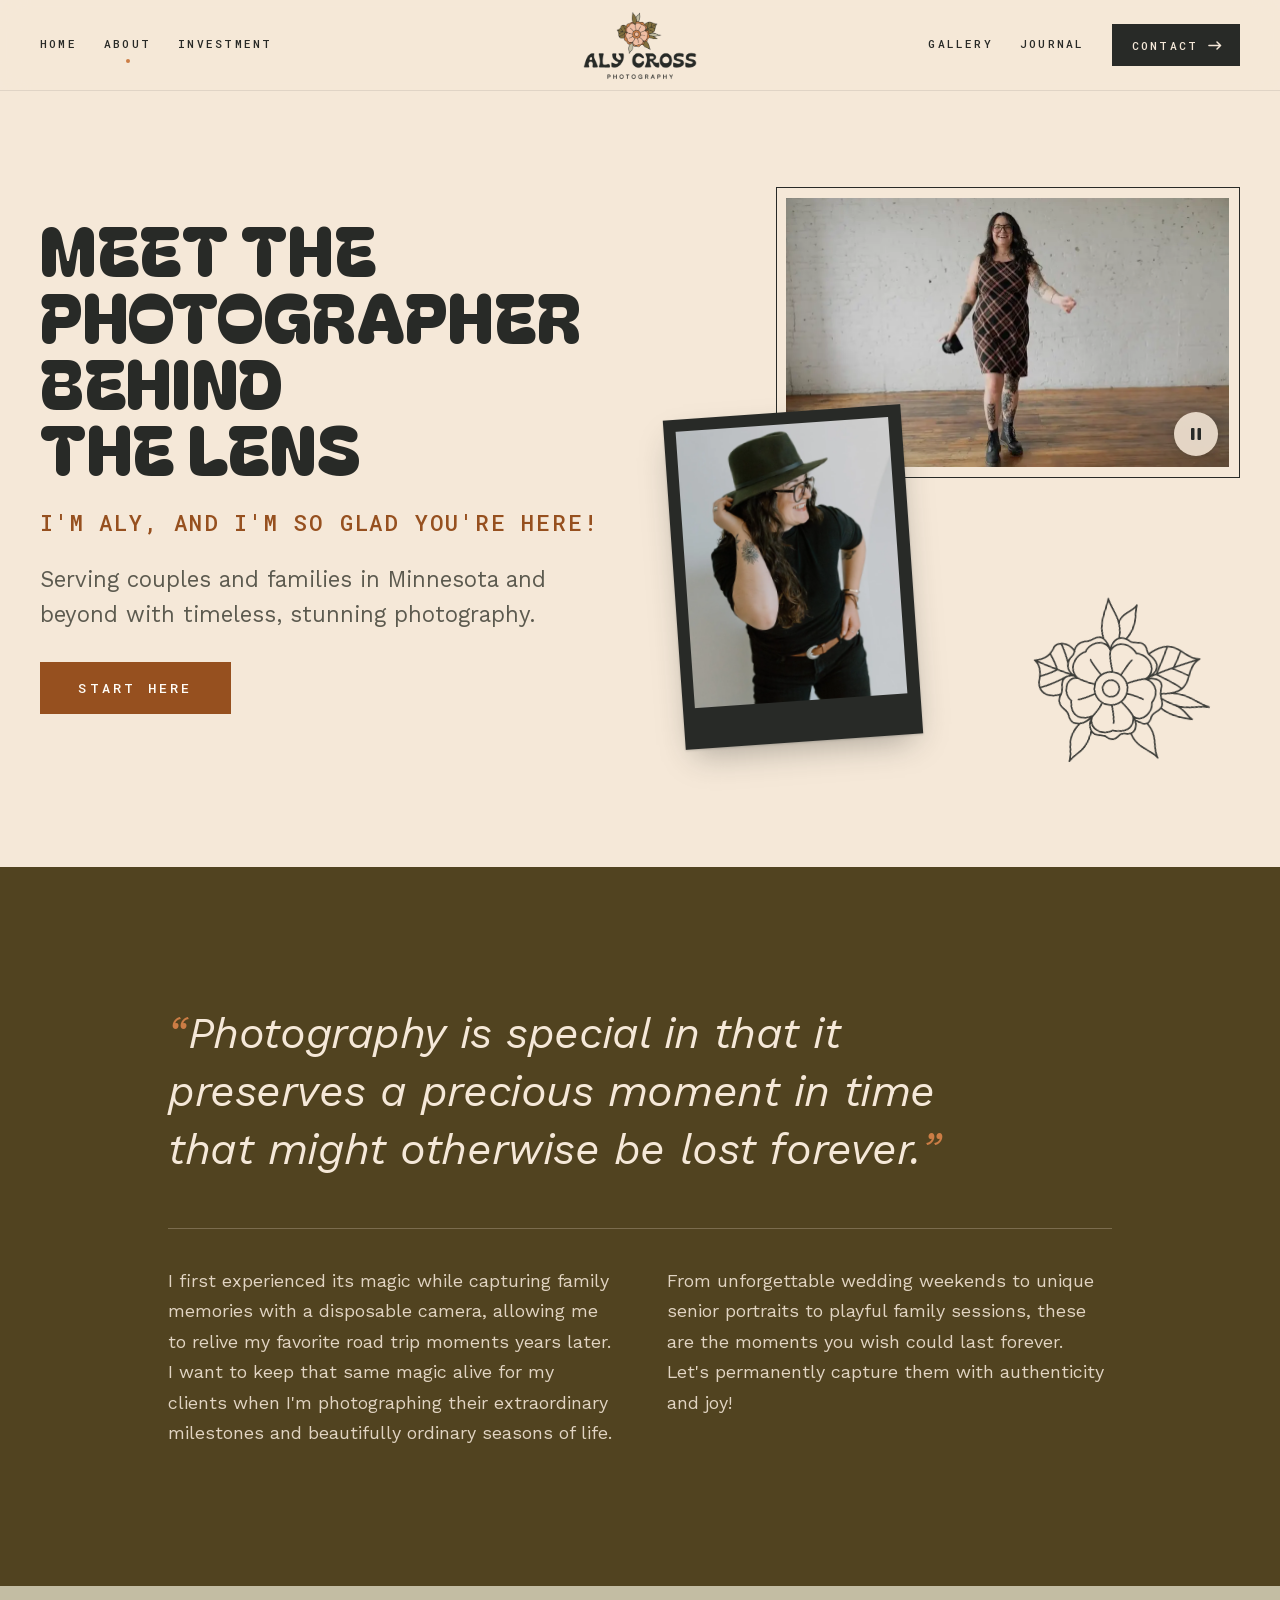
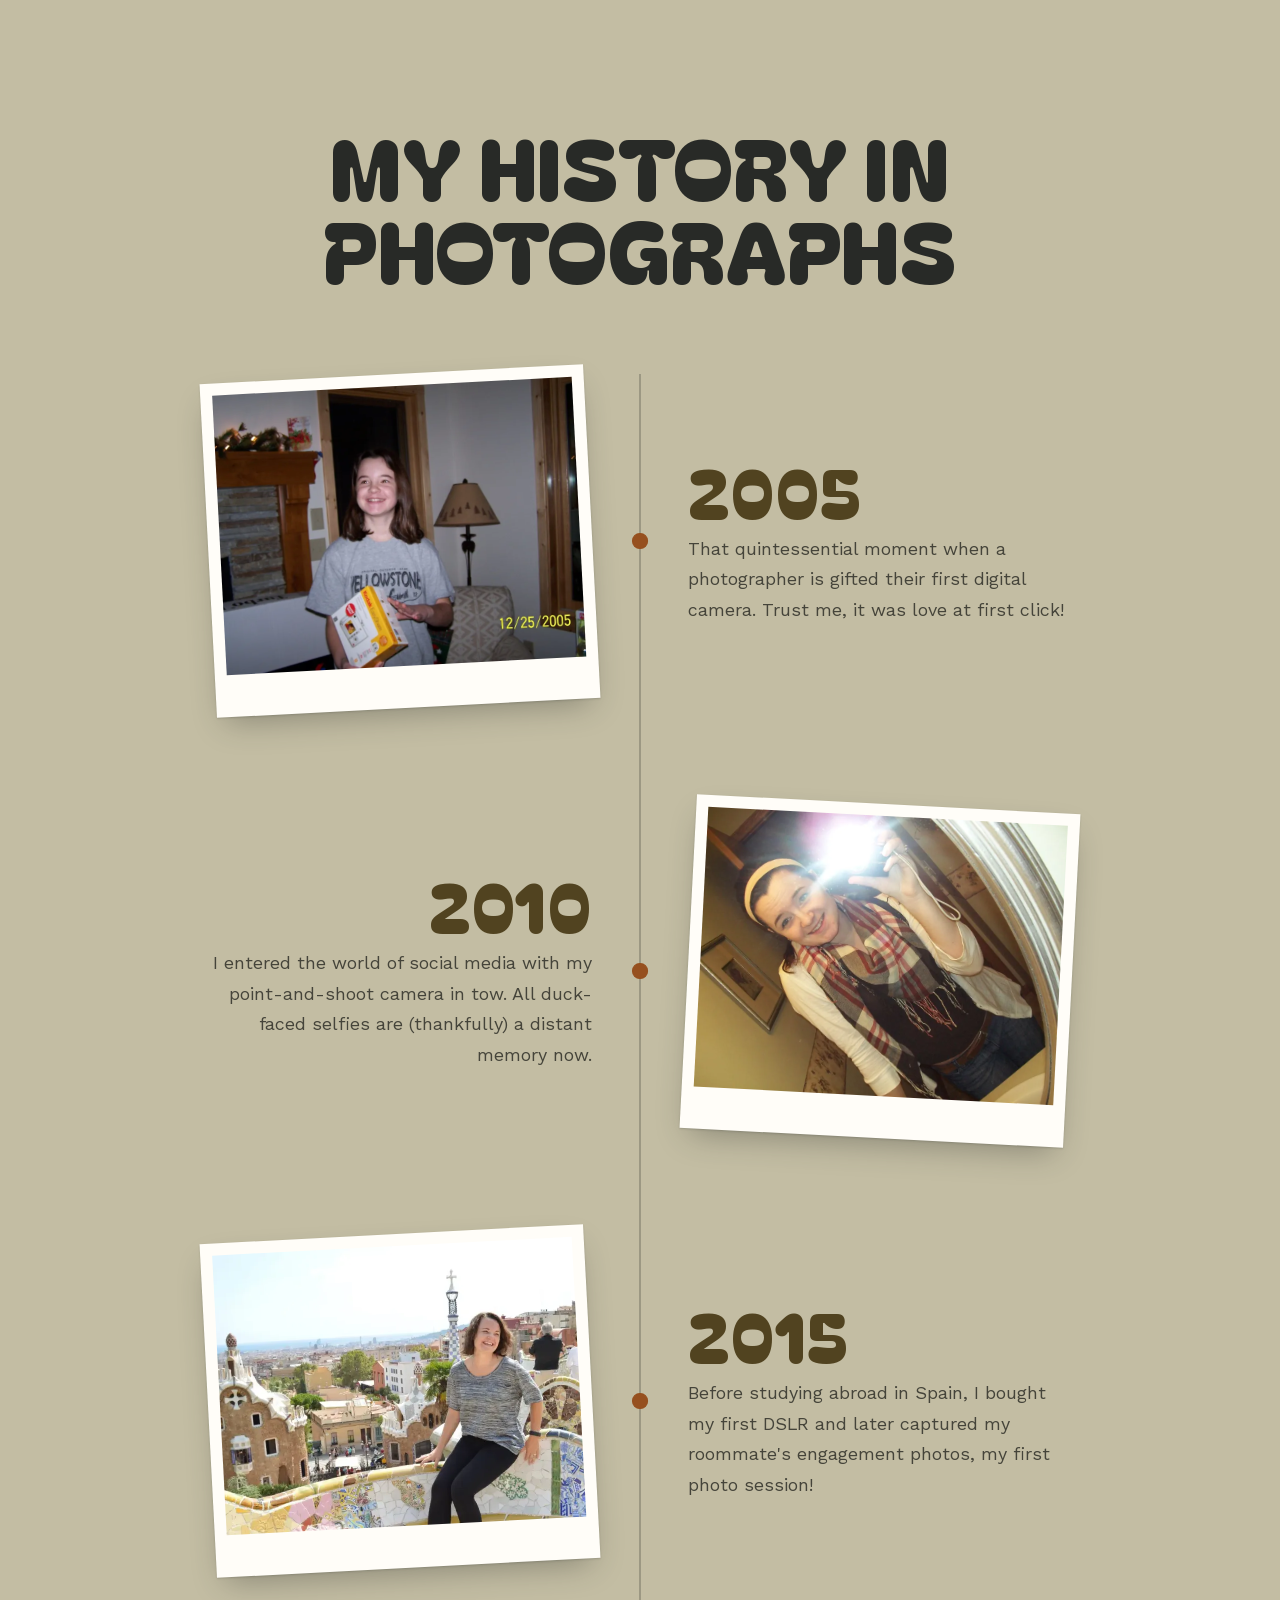
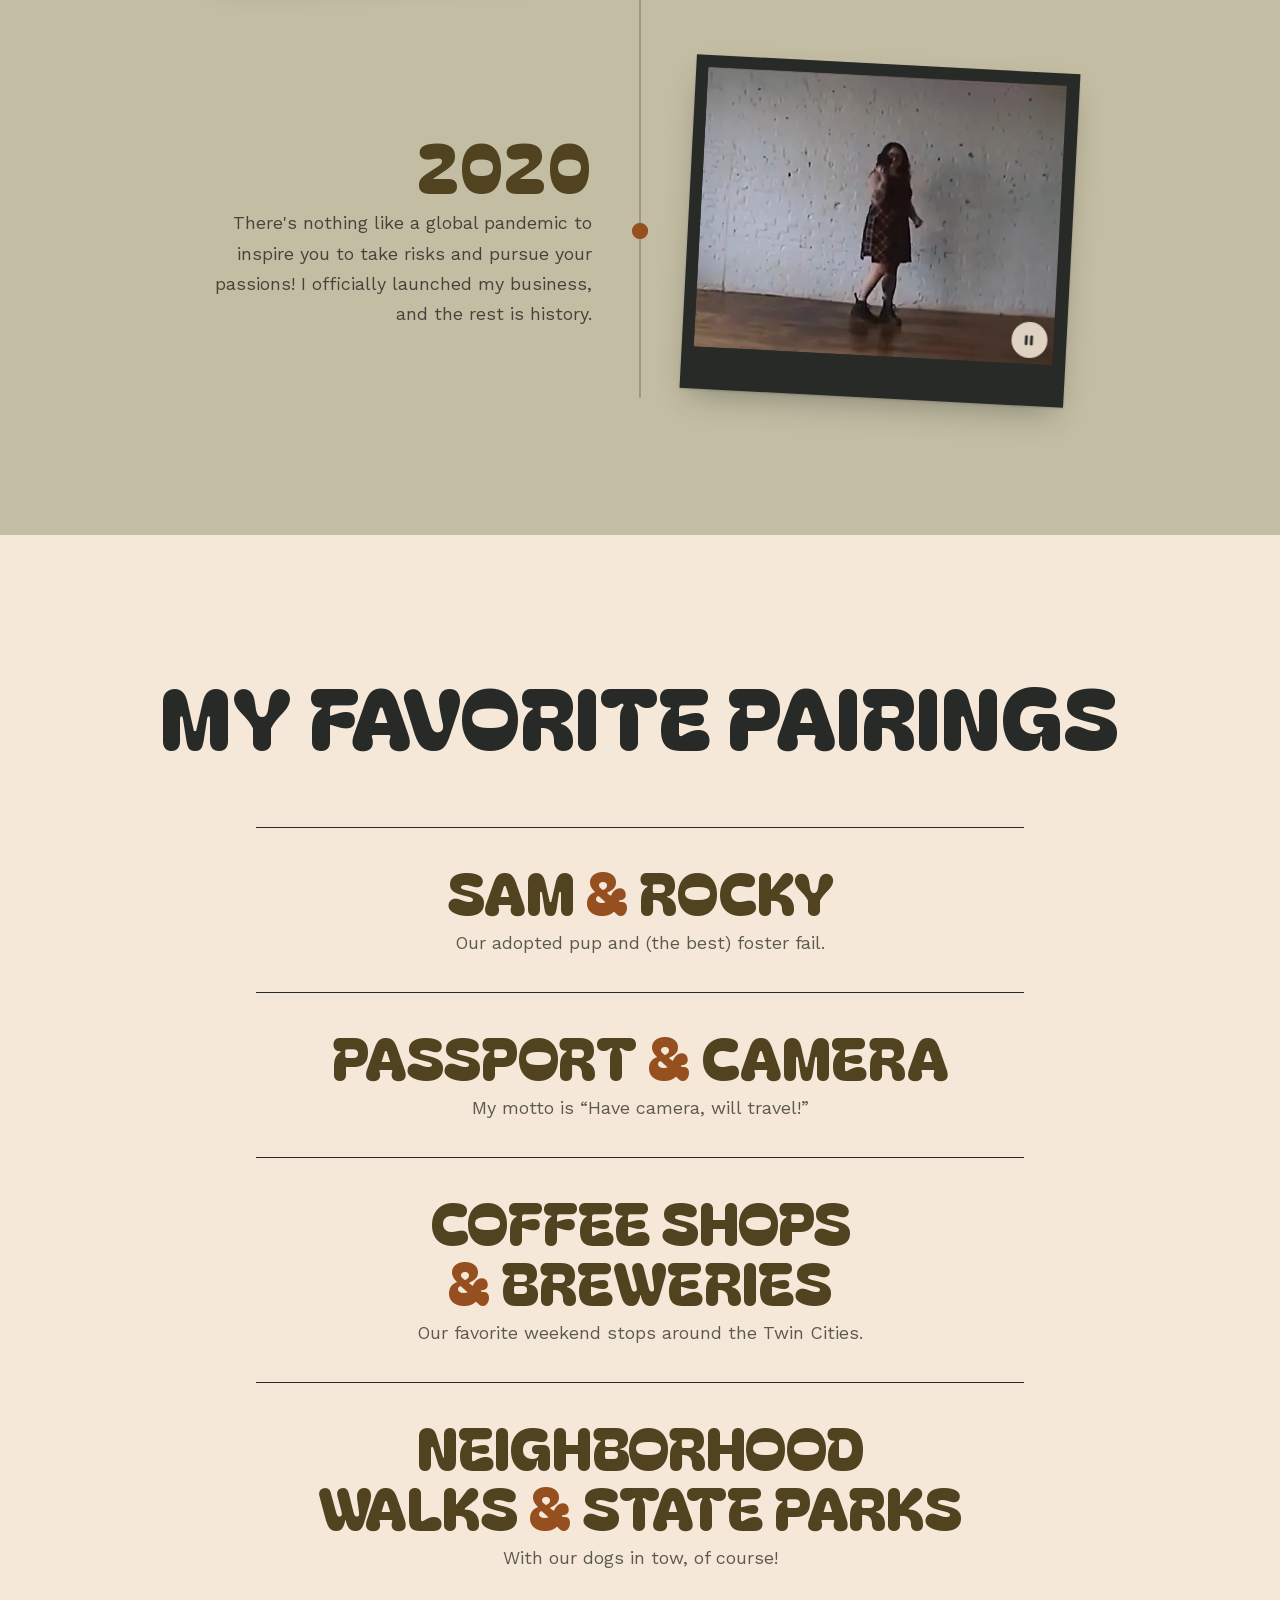
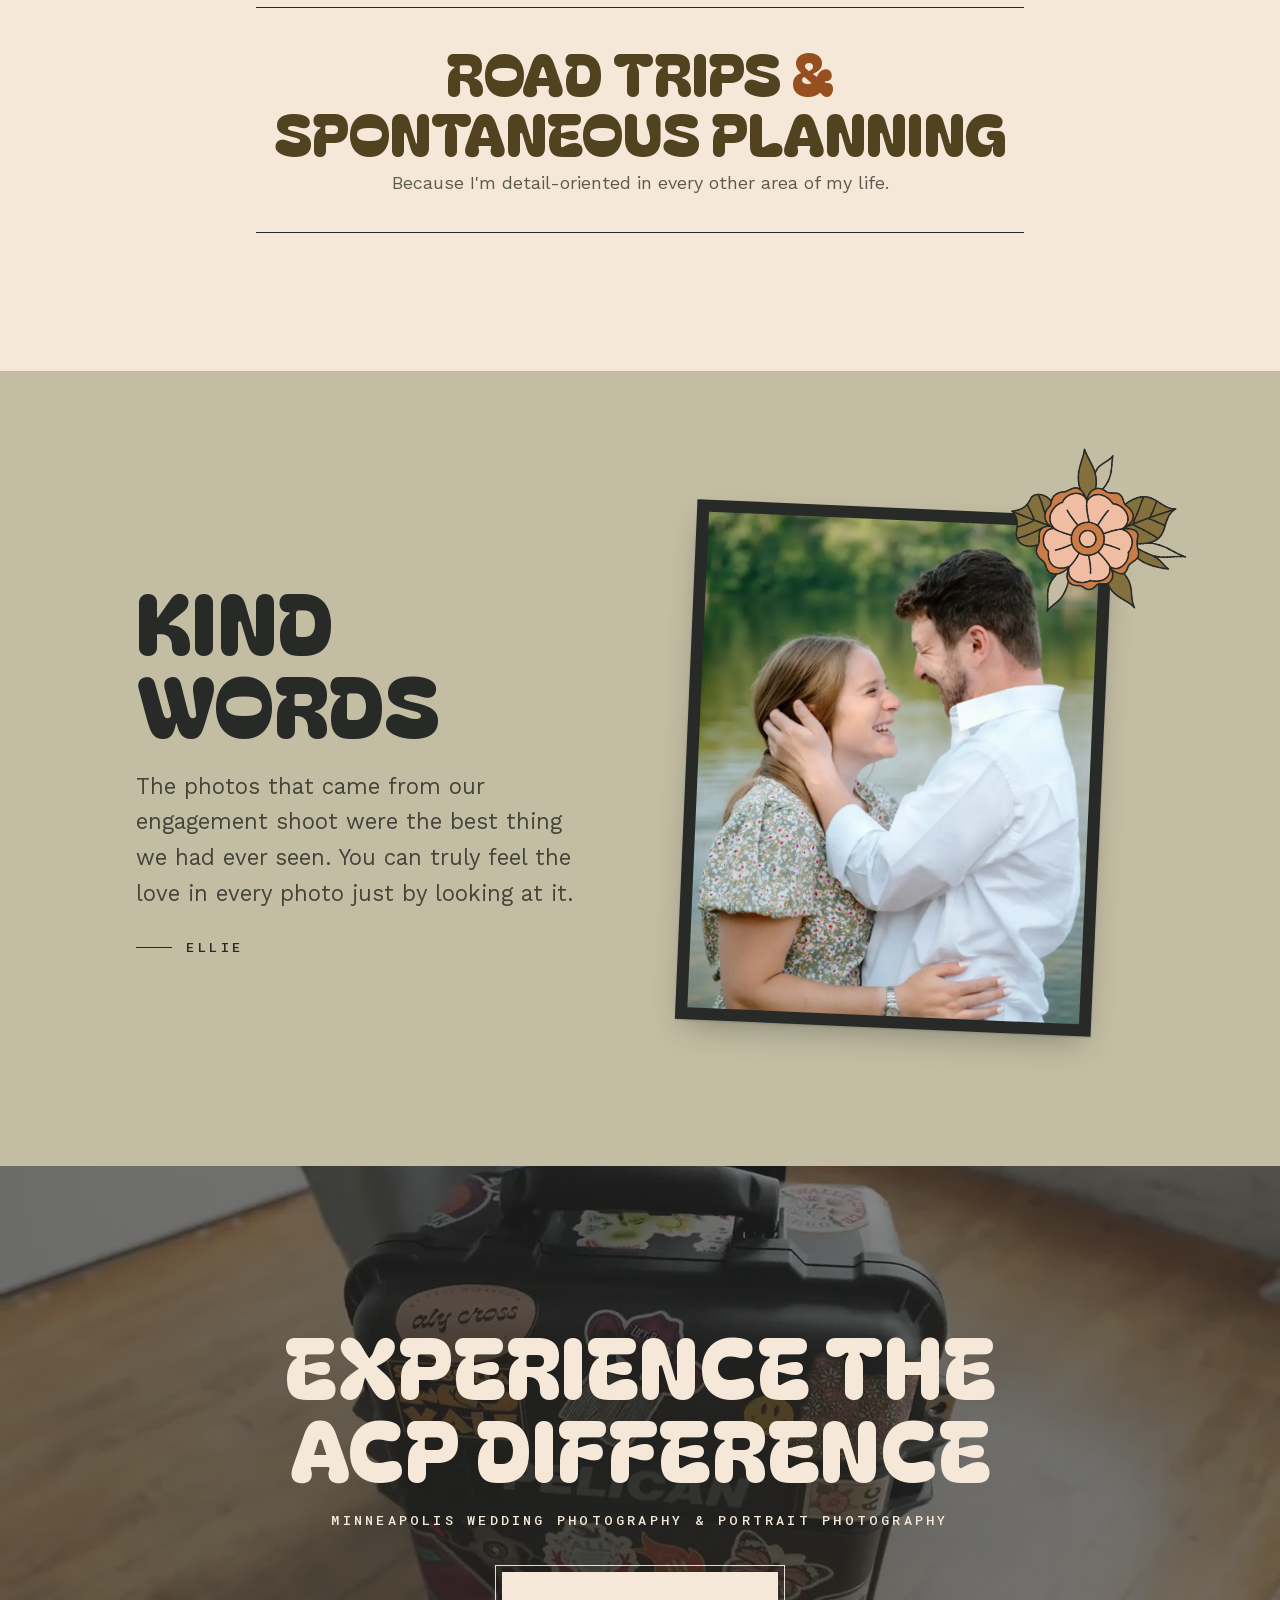
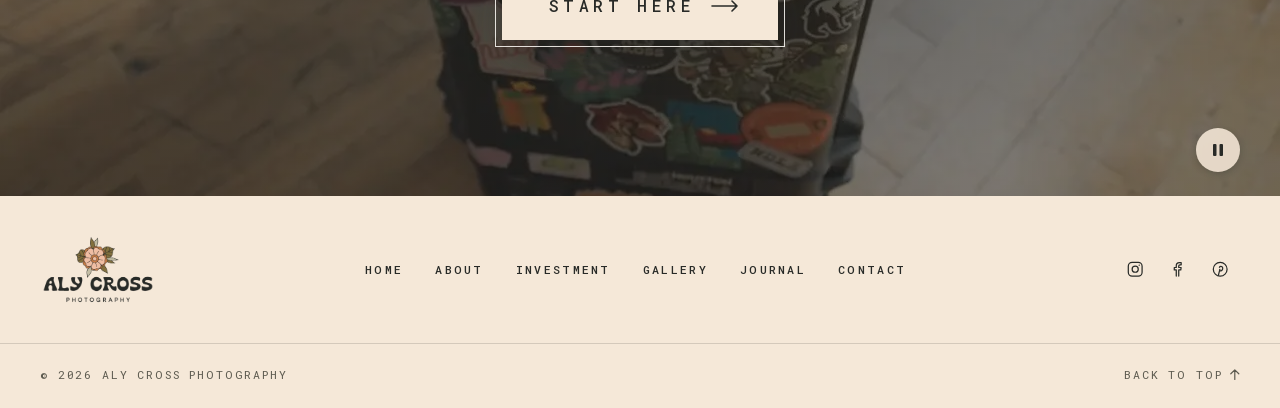
==== about.html @ 590d6d94 "Menu button: back to a standard hamburger Removes the animated camera icon and its flash effect; the" ====
<!DOCTYPE html>
<html lang="en">
<head>
  <meta charset="UTF-8">
  <meta name="viewport" content="width=device-width, initial-scale=1.0">
  <title>About Aly | Aly Cross Photography</title>
  <meta name="description" content="Meet Aly Cross, a Minnesota wedding and portrait photographer serving couples and families in Minnesota and beyond with timeless, joyful photography.">
  <meta name="theme-color" content="#f5e8d8">
  <link rel="icon" href="assets/images/aly_cross_favicon-51.png">
  <link rel="apple-touch-icon" href="assets/icons/apple-touch-icon.png">
  <link rel="manifest" href="assets/icons/site.webmanifest">
  <link rel="canonical" href="https://alycrossphotography.com/about.html">
  <meta property="og:type" content="website">
  <meta property="og:site_name" content="Aly Cross Photography">
  <meta property="og:title" content="About Aly | Aly Cross Photography">
  <meta property="og:description" content="Meet Aly Cross, a Minnesota wedding and portrait photographer serving couples and families in Minnesota and beyond with timeless, joyful photography.">
  <meta property="og:url" content="https://alycrossphotography.com/about.html">
  <meta property="og:image" content="https://alycrossphotography.com/assets/og/about.jpg">
  <meta property="og:image:width" content="1200">
  <meta property="og:image:height" content="630">
  <meta name="twitter:card" content="summary_large_image">
  <link rel="preload" href="assets/fonts/BagelFatOne-400.woff2" as="font" type="font/woff2" crossorigin>
  <link rel="preload" href="assets/images/about/aly-portrait.webp" as="image">
  <style>/* Self-hosted Google Fonts (latin subset) */ @font-face { font-family: 'Bagel Fat One'; font-style: normal; font-weight: 400; font-display: swap; src: url("assets/fonts/BagelFatOne-400.woff2") format('woff2'); unicode-range: U+0000-00FF, U+0131, U+0152-0153, U+02BB-02BC, U+02C6, U+02DA, U+02DC, U+0304, U+0308, U+0329, U+2000-206F, U+20AC, U+2122, U+2191, U+2193, U+2212, U+2215, U+FEFF, U+FFFD; } @font-face { font-family: 'Roboto Mono'; font-style: normal; font-weight: 400; font-display: swap; src: url("assets/fonts/RobotoMono-400.woff2") format('woff2'); unicode-range: U+0000-00FF, U+0131, U+0152-0153, U+02BB-02BC, U+02C6, U+02DA, U+02DC, U+0304, U+0308, U+0329, U+2000-206F, U+20AC, U+2122, U+2191, U+2193, U+2212, U+2215, U+FEFF, U+FFFD; } @font-face { font-family: 'Roboto Mono'; font-style: normal; font-weight: 500; font-display: swap; src: url("assets/fonts/RobotoMono-500.woff2") format('woff2'); unicode-range: U+0000-00FF, U+0131, U+0152-0153, U+02BB-02BC, U+02C6, U+02DA, U+02DC, U+0304, U+0308, U+0329, U+2000-206F, U+20AC, U+2122, U+2191, U+2193, U+2212, U+2215, U+FEFF, U+FFFD; } @font-face { font-family: 'Work Sans'; font-style: italic; font-weight: 400; font-display: swap; src: url("assets/fonts/WorkSans-400i.woff2") format('woff2'); unicode-range: U+0000-00FF, U+0131, U+0152-0153, U+02BB-02BC, U+02C6, U+02DA, U+02DC, U+0304, U+0308, U+0329, U+2000-206F, U+20AC, U+2122, U+2191, U+2193, U+2212, U+2215, U+FEFF, U+FFFD; } @font-face { font-family: 'Work Sans'; font-style: normal; font-weight: 400; font-display: swap; src: url("assets/fonts/WorkSans-400.woff2") format('woff2'); unicode-range: U+0000-00FF, U+0131, U+0152-0153, U+02BB-02BC, U+02C6, U+02DA, U+02DC, U+0304, U+0308, U+0329, U+2000-206F, U+20AC, U+2122, U+2191, U+2193, U+2212, U+2215, U+FEFF, U+FFFD; } @font-face { font-family: 'Work Sans'; font-style: normal; font-weight: 500; font-display: swap; src: url("assets/fonts/WorkSans-500.woff2") format('woff2'); unicode-range: U+0000-00FF, U+0131, U+0152-0153, U+02BB-02BC, U+02C6, U+02DA, U+02DC, U+0304, U+0308, U+0329, U+2000-206F, U+20AC, U+2122, U+2191, U+2193, U+2212, U+2215, U+FEFF, U+FFFD; }</style>
  <link rel="stylesheet" href="css/styles.css?v=22">
  <link rel="stylesheet" href="css/about.css?v=5">
</head>
<body>
  <a class="skip-link" href="#main">Skip to content</a>

  <!-- ===== Header ===== -->
  <header class="site-header" data-header>
    <nav class="nav" aria-label="Primary">
      <ul class="nav-list nav-list--left">
        <li><a href="index.html"><span class="nav-roll"><span>Home</span></span></a></li>
        <li><a href="about.html" aria-current="page"><span class="nav-roll"><span>About</span></span></a></li>
        <li><a href="investment.html"><span class="nav-roll"><span>Investment</span></span></a></li>
      </ul>

      <a href="index.html" class="brand" aria-label="Aly Cross Photography, home">
        <img src="assets/images/aly_cross_screen_logos_primary_stevie_nicks.webp" alt="" width="640" height="379">
      </a>

      <ul class="nav-list nav-list--right">
        <li><a href="gallery.html"><span class="nav-roll"><span>Gallery</span></span></a></li>
        <li><a href="blog.html"><span class="nav-roll"><span>Journal</span></span></a></li>
        <li><a href="contact.html" class="nav-cta">Contact <svg viewBox="0 0 16 10" aria-hidden="true"><path d="M1 5h13M10 1l4 4-4 4"/></svg></a></li>
      </ul>

      <button class="menu-toggle" type="button" aria-expanded="false" aria-controls="mobile-menu" data-menu-toggle>
        <span class="sr-only">Menu</span>
        <span class="menu-toggle__bars" aria-hidden="true"></span>
      </button>
    </nav>

    <div class="mobile-menu" id="mobile-menu" data-mobile-menu hidden>
      <ul>
        <li><a href="index.html">Home</a></li>
        <li><a href="about.html" aria-current="page">About</a></li>
        <li><a href="investment.html">Investment</a></li>
        <li><a href="gallery.html">Gallery</a></li>
        <li><a href="blog.html">Journal</a></li>
        <li><a href="contact.html">Contact</a></li>
      </ul>
      <div class="mobile-menu__social">
        <p class="mobile-menu__label" aria-hidden="true">Find me on</p>
        <ul class="social" aria-label="Find me on social media">
          <li><a href="https://www.instagram.com/alycrossphotography/" aria-label="Instagram" rel="noopener" target="_blank">
            <svg viewBox="0 0 24 24" aria-hidden="true"><rect x="3" y="3" width="18" height="18" rx="5"/><circle cx="12" cy="12" r="4"/><circle cx="17.3" cy="6.7" r=".9" class="fill"/></svg>
          </a></li>
          <li><a href="https://www.facebook.com/alycrossphotography/" aria-label="Facebook" rel="noopener" target="_blank">
            <svg viewBox="0 0 24 24" aria-hidden="true"><path d="M14 21v-8h2.7l.4-3.2H14V7.9c0-.9.3-1.6 1.6-1.6h1.6V3.5c-.3 0-1.3-.1-2.4-.1-2.4 0-4 1.4-4 4.1v2.3H8.2V13h2.6v8"/></svg>
          </a></li>
          <li><a href="https://www.pinterest.com/alycrossphotography/" aria-label="Pinterest" rel="noopener" target="_blank">
            <svg viewBox="0 0 24 24" aria-hidden="true"><circle cx="12" cy="12" r="9"/><path d="M11 9.5c.4-1.6 3.6-2 4.2.4.5 2-1 4.6-2.8 4.3-1-.2-1.2-1.2-1-2M11.6 12.2 9.6 20"/></svg>
          </a></li>
        </ul>
      </div>
      <img class="mobile-menu__flower" src="assets/images/aly_cross_screen_logos_favicon_full_color.webp" alt="" width="700" height="651">
    </div>
  </header>

  <main id="main">

    <!-- ===== Intro ===== -->
    <section class="a-intro" aria-labelledby="about-title">
      <div class="a-intro__inner">
        <div class="a-intro__copy">
          <h1 id="about-title" class="display a-intro__title" data-split>Meet the photographer behind the lens</h1>
          <p class="statement a-intro__hello">I'm Aly, and I'm so glad you're here!</p>
          <p class="body-copy a-intro__lede">Serving couples and families in Minnesota and beyond with timeless, stunning photography.</p>
          <a href="contact.html" class="btn btn--rust">Start Here</a>
        </div>

        <div class="a-intro__media">
          <div class="a-intro__video" data-video-wrap>
            <video muted loop playsinline preload="none" poster="assets/images/about/aly-studio-poster.webp" aria-label="Aly walking through a bright studio with her camera" data-video>
              <source src="assets/images/about/aly-studio.mp4" type="video/mp4">
            </video>
            <button class="video-toggle" type="button" aria-pressed="false" aria-label="Pause video" data-video-toggle>
              <svg class="icon-pause" viewBox="0 0 16 16" aria-hidden="true"><rect x="3" y="2" width="3.5" height="12" rx="1"/><rect x="9.5" y="2" width="3.5" height="12" rx="1"/></svg>
              <svg class="icon-play" viewBox="0 0 16 16" aria-hidden="true"><path d="M4 2.5v11a.8.8 0 0 0 1.2.7l9-5.5a.8.8 0 0 0 0-1.4l-9-5.5A.8.8 0 0 0 4 2.5Z"/></svg>
            </button>
          </div>
          <figure class="polaroid polaroid--dark a-intro__portrait">
            <img src="assets/images/about/aly-portrait.webp" srcset="assets/images/about/aly-portrait-800.webp 800w, assets/images/about/aly-portrait.webp 1100w" sizes="(max-width: 720px) 92vw, 46vw" alt="Aly in a black hat and tee, smiling with one hand on her hat" width="1100" height="1650" fetchpriority="high">
          </figure>
          <img class="a-intro__flower" src="assets/images/about/flower-ink.webp" alt="" width="900" height="836" data-parallax="-0.06">
        </div>
      </div>
    </section>

    <!-- ===== Story ===== -->
    <section class="a-story" aria-label="Why I photograph">
      <div class="a-story__inner">
        <blockquote class="a-story__quote">
          <p>Photography is special in that it preserves a precious moment in time that might otherwise be lost forever.</p>
        </blockquote>
        <div class="a-story__body">
          <p>I first experienced its magic while capturing family memories with a disposable camera, allowing me to relive my favorite road trip moments years later. I want to keep that same magic alive for my clients when I'm photographing their extraordinary milestones and beautifully ordinary seasons of life.</p>
          <p>From unforgettable wedding weekends to unique senior portraits to playful family sessions, these are the moments you wish could last forever. Let's permanently capture them with authenticity and joy!</p>
        </div>
      </div>
    </section>

    <!-- ===== History ===== -->
    <section class="a-history" aria-labelledby="history-title">
      <h2 id="history-title" class="display a-history__title" data-split>My history in photographs</h2>

      <ol class="timeline" data-timeline>
        <li class="moment reveal">
          <figure class="polaroid moment__photo"><img src="assets/images/about/history-2005.webp" alt="Young Aly holding up the box for her first digital camera" width="900" height="675" loading="lazy"></figure>
          <div class="moment__text">
            <p class="moment__year">2005</p>
            <p>That quintessential moment when a photographer is gifted their first digital camera. Trust me, it was love at first click!</p>
          </div>
        </li>
        <li class="moment reveal">
          <figure class="polaroid moment__photo"><img src="assets/images/about/history-2010.webp" alt="A teenage mirror selfie taken with a point-and-shoot camera" width="900" height="675" loading="lazy"></figure>
          <div class="moment__text">
            <p class="moment__year">2010</p>
            <p>I entered the world of social media with my point-and-shoot camera in tow. All duck-faced selfies are (thankfully) a distant memory now.</p>
          </div>
        </li>
        <li class="moment reveal">
          <figure class="polaroid moment__photo"><img src="assets/images/about/history-2015.webp" srcset="assets/images/about/history-2015-800.webp 800w, assets/images/about/history-2015.webp 1000w" sizes="(max-width: 720px) 50vw, 24vw" alt="Aly sitting on the mosaic wall at Park Güell in Barcelona" width="1000" height="665" loading="lazy"></figure>
          <div class="moment__text">
            <p class="moment__year">2015</p>
            <p>Before studying abroad in Spain, I bought my first DSLR and later captured my roommate's engagement photos, my first photo session!</p>
          </div>
        </li>
        <li class="moment reveal">
          <figure class="polaroid polaroid--dark moment__photo" data-video-wrap>
            <video muted loop playsinline preload="none" poster="assets/images/about/history-2020-poster.webp" aria-label="Aly photographing in her studio" data-video>
              <source src="assets/images/about/history-2020.mp4" type="video/mp4">
            </video>
            <button class="video-toggle video-toggle--sm" type="button" aria-pressed="false" aria-label="Pause video" data-video-toggle>
              <svg class="icon-pause" viewBox="0 0 16 16" aria-hidden="true"><rect x="3" y="2" width="3.5" height="12" rx="1"/><rect x="9.5" y="2" width="3.5" height="12" rx="1"/></svg>
              <svg class="icon-play" viewBox="0 0 16 16" aria-hidden="true"><path d="M4 2.5v11a.8.8 0 0 0 1.2.7l9-5.5a.8.8 0 0 0 0-1.4l-9-5.5A.8.8 0 0 0 4 2.5Z"/></svg>
            </button>
          </figure>
          <div class="moment__text">
            <p class="moment__year">2020</p>
            <p>There's nothing like a global pandemic to inspire you to take risks and pursue your passions! I officially launched my business, and the rest is history.</p>
          </div>
        </li>
      </ol>
    </section>

    <!-- ===== Favorite pairings ===== -->
    <section class="a-pairings" aria-labelledby="pairings-title">
      <h2 id="pairings-title" class="display a-pairings__title" data-split>My favorite pairings</h2>
      <ul class="pairings">
        <li class="pairing"><p class="pairing__name">Sam <span class="amp">&amp;</span> Rocky</p><p class="pairing__note">Our adopted pup and (the best) foster fail.</p></li>
        <li class="pairing"><p class="pairing__name">Passport <span class="amp">&amp;</span> camera</p><p class="pairing__note">My motto is &ldquo;Have camera, will travel!&rdquo;</p></li>
        <li class="pairing"><p class="pairing__name">Coffee shops <span class="amp">&amp;</span> breweries</p><p class="pairing__note">Our favorite weekend stops around the Twin Cities.</p></li>
        <li class="pairing"><p class="pairing__name">Neighborhood walks <span class="amp">&amp;</span> state parks</p><p class="pairing__note">With our dogs in tow, of course!</p></li>
        <li class="pairing"><p class="pairing__name">Road trips <span class="amp">&amp;</span> spontaneous planning</p><p class="pairing__note">Because I'm detail-oriented in every other area of my life.</p></li>
      </ul>
    </section>

    <!-- ===== Kind words ===== -->
    <section class="a-words" aria-labelledby="words-title">
      <div class="a-words__inner">
        <div class="a-words__copy">
          <h2 id="words-title" class="display a-words__title" data-split>Kind words</h2>
          <blockquote class="a-words__quote">
            <p>The photos that came from our engagement shoot were the best thing we had ever seen. You can truly feel the love in every photo just by looking at it.</p>
          </blockquote>
          <p class="slide__name">Ellie</p>
        </div>
        <div class="a-words__media reveal">
          <figure class="polaroid polaroid--dark a-words__photo"><img src="assets/images/about/ellie.webp" srcset="assets/images/about/ellie-800.webp 800w, assets/images/about/ellie.webp 1100w" sizes="(max-width: 720px) 50vw, 24vw" alt="Ellie and her fiancé embracing by the water during their engagement session" width="1100" height="1653" loading="lazy"></figure>
          <img class="a-words__flower" src="assets/images/aly_cross_screen_logos_favicon_full_color.webp" alt="" width="700" height="651" loading="lazy">
        </div>
      </div>
    </section>

    <!-- ===== Closing ===== -->
    <section class="a-closing" aria-labelledby="a-closing-title" data-video-wrap>
      <video class="a-closing__video" muted loop playsinline preload="none" poster="assets/images/about/camera-case-poster.webp" aria-hidden="true" data-video>
        <source src="assets/images/about/camera-case.mp4" type="video/mp4">
      </video>
      <div class="a-closing__content">
        <h2 id="a-closing-title" class="display a-closing__title" data-split>Experience the ACP difference</h2>
        <p class="a-closing__sub">Minneapolis wedding photography &amp; portrait photography</p>
        <a href="contact.html" class="btn btn--hero">
          <span>Start Here</span>
          <svg viewBox="0 0 28 12" aria-hidden="true"><path d="M1 6h25M21 1l5 5-5 5"/></svg>
        </a>
      </div>
      <button class="video-toggle a-closing__toggle" type="button" aria-pressed="false" aria-label="Pause video" data-video-toggle>
        <svg class="icon-pause" viewBox="0 0 16 16" aria-hidden="true"><rect x="3" y="2" width="3.5" height="12" rx="1"/><rect x="9.5" y="2" width="3.5" height="12" rx="1"/></svg>
        <svg class="icon-play" viewBox="0 0 16 16" aria-hidden="true"><path d="M4 2.5v11a.8.8 0 0 0 1.2.7l9-5.5a.8.8 0 0 0 0-1.4l-9-5.5A.8.8 0 0 0 4 2.5Z"/></svg>
      </button>
    </section>
  </main>

  <!-- ===== Footer ===== -->
  <footer class="site-footer">
    <div class="footer__inner">
      <a href="index.html" class="footer__logo" aria-label="Aly Cross Photography, home">
        <img src="assets/images/aly_cross_screen_logos_primary_stevie_nicks.webp" alt="" width="640" height="379" loading="lazy">
      </a>
      <ul class="footer__nav" aria-label="Footer">
        <li><a href="index.html">Home</a></li>
        <li><a href="about.html">About</a></li>
        <li><a href="investment.html">Investment</a></li>
        <li><a href="gallery.html">Gallery</a></li>
        <li><a href="blog.html">Journal</a></li>
        <li><a href="contact.html">Contact</a></li>
      </ul>
      <ul class="social" aria-label="Find me on social media">
        <li><a href="https://www.instagram.com/alycrossphotography/" aria-label="Instagram" rel="noopener" target="_blank">
          <svg viewBox="0 0 24 24" aria-hidden="true"><rect x="3" y="3" width="18" height="18" rx="5"/><circle cx="12" cy="12" r="4"/><circle cx="17.3" cy="6.7" r=".9" class="fill"/></svg>
        </a></li>
        <li><a href="https://www.facebook.com/alycrossphotography/" aria-label="Facebook" rel="noopener" target="_blank">
          <svg viewBox="0 0 24 24" aria-hidden="true"><path d="M14 21v-8h2.7l.4-3.2H14V7.9c0-.9.3-1.6 1.6-1.6h1.6V3.5c-.3 0-1.3-.1-2.4-.1-2.4 0-4 1.4-4 4.1v2.3H8.2V13h2.6v8"/></svg>
        </a></li>
        <li><a href="https://www.pinterest.com/alycrossphotography/" aria-label="Pinterest" rel="noopener" target="_blank">
          <svg viewBox="0 0 24 24" aria-hidden="true"><circle cx="12" cy="12" r="9"/><path d="M11 9.5c.4-1.6 3.6-2 4.2.4.5 2-1 4.6-2.8 4.3-1-.2-1.2-1.2-1-2M11.6 12.2 9.6 20"/></svg>
        </a></li>
      </ul>
    </div>
    <div class="footer__bottom">
      <p class="footer__legal">&copy; <span data-year>2026</span> Aly Cross Photography</p>
      <a href="#main" class="footer__top">Back to top
        <svg viewBox="0 0 12 14" aria-hidden="true"><path d="M6 13V1M1 6l5-5 5 5"/></svg>
      </a>
    </div>
  </footer>

  <script src="js/main.js?v=11"></script>
</body>
</html>
---- css/styles.css ----
/* =========================================================
   Aly Cross Photography
   Palette, type and motifs carried over from the original brand.
   ========================================================= */

/* ===== Tokens ===== */
:root {
  /* Brand palette */
  --cream: #f5e8d8;
  --cream-deep: #efdcc4;
  --sage: #c3bda3;
  --sage-deep: #b3ac8f;
  --ink: #282a27;
  --ink-soft: #3f413c;
  --rust: #cc7d45;
  --rust-deep: #96501f;
  --olive: #84703d;
  --olive-deep: #514320;
  --blush: #f1b9a1;
  --paper: #fffdf8;

  /* Text on each surface (AA checked) */
  --on-cream: var(--ink);
  --on-cream-muted: #5c5a4f;
  --on-sage: var(--ink);
  --on-sage-muted: #45443a;

  /* Type */
  --font-display: "Bagel Fat One", "Cooper Black", Georgia, serif;
  --font-body: "Work Sans", system-ui, sans-serif;
  --font-mono: "Roboto Mono", ui-monospace, monospace;

  --step--1: clamp(0.78rem, 0.76rem + 0.1vw, 0.84rem);
  --step-0: clamp(1rem, 0.96rem + 0.2vw, 1.125rem);
  --step-1: clamp(1.15rem, 1.05rem + 0.45vw, 1.4rem);
  --step-2: clamp(1.5rem, 1.25rem + 1.1vw, 2.2rem);
  --step-3: clamp(2.2rem, 1.6rem + 2.6vw, 3.9rem);
  --step-4: clamp(2.8rem, 1.8rem + 4.4vw, 5.6rem);

  /* Space */
  --gutter: clamp(1rem, 0.5rem + 2.5vw, 3rem);
  --section: clamp(4.5rem, 3rem + 7vw, 9.5rem);
  --max: 1320px;

  /* Motion */
  --ease-out: cubic-bezier(0.16, 1, 0.3, 1);
  --ease-in-out: cubic-bezier(0.65, 0, 0.35, 1);

  /* Depth */
  --shadow-print: 0 1px 2px rgb(40 42 39 / 0.18), 0 14px 32px -10px rgb(40 42 39 / 0.38);
  --shadow-print-lift: 0 2px 4px rgb(40 42 39 / 0.16), 0 26px 50px -14px rgb(40 42 39 / 0.45);

  --header-h: 5.75rem;
}

/* ===== Reset ===== */
*, *::before, *::after { box-sizing: border-box; }
* { margin: 0; }
html {
  -webkit-text-size-adjust: 100%;
  scroll-behavior: smooth;
  scroll-padding-top: 6rem;
  scrollbar-color: var(--olive) var(--cream);
}
body {
  font-family: var(--font-body);
  font-size: var(--step-0);
  line-height: 1.7;
  color: var(--on-cream);
  background: var(--cream);
  -webkit-font-smoothing: antialiased;
  text-rendering: optimizeLegibility;
  overflow-x: clip;
}
img, video, svg { display: block; max-width: 100%; }
img { height: auto; }
button { font: inherit; color: inherit; background: none; border: 0; cursor: pointer; }
ul, ol { list-style: none; padding: 0; }
a { color: inherit; }

::selection { background: var(--rust); color: var(--paper); }
:focus-visible {
  outline: 2px solid var(--rust-deep);
  outline-offset: 4px;
  border-radius: 2px;
}
::-webkit-scrollbar { width: 12px; }
::-webkit-scrollbar-track { background: var(--cream); }
::-webkit-scrollbar-thumb { background: var(--olive); border: 3px solid var(--cream); border-radius: 12px; }

.sr-only {
  position: absolute; width: 1px; height: 1px; padding: 0; margin: -1px;
  overflow: hidden; clip: rect(0 0 0 0); white-space: nowrap; border: 0;
}
.skip-link {
  position: absolute; left: 1rem; top: -4rem; z-index: 100;
  padding: 0.75rem 1.25rem; background: var(--ink); color: var(--cream);
  font-family: var(--font-mono); font-size: var(--step--1); letter-spacing: 0.12em; text-transform: uppercase;
  text-decoration: none; transition: top 0.3s var(--ease-out);
}
.skip-link:focus { top: 1rem; }

/* ===== Type primitives ===== */
.display {
  font-family: var(--font-display);
  font-weight: 400;
  line-height: 0.98;
  letter-spacing: 0.01em;
  text-transform: uppercase;
  text-wrap: balance;
}
.statement {
  font-family: var(--font-mono);
  font-weight: 500;
  font-size: var(--step-1);
  line-height: 1.5;
  letter-spacing: 0.08em;
  text-transform: uppercase;
  text-wrap: balance;
}
.body-copy { max-width: 62ch; text-wrap: pretty; }

/* ===== Buttons ===== */
.btn {
  --btn-bg: transparent;
  --btn-fg: currentColor;
  display: inline-flex; align-items: center; justify-content: center;
  min-height: 3.25rem; padding: 0.9rem 2.4rem;
  font-family: var(--font-mono); font-weight: 500; font-size: var(--step--1);
  letter-spacing: 0.24em; text-transform: uppercase; text-decoration: none;
  color: var(--btn-fg); background: var(--btn-bg);
  transition: background-color 0.4s var(--ease-out), color 0.4s var(--ease-out), transform 0.4s var(--ease-out), box-shadow 0.4s var(--ease-out);
}
.btn--rust { --btn-bg: var(--rust-deep); --btn-fg: var(--paper); }
.btn--rust:hover { --btn-bg: var(--ink); transform: translateY(-2px); box-shadow: 0 10px 22px -10px rgb(40 42 39 / 0.6); }
/* Hero CTA: solid cream print with a thin outer frame, echoing the framed photos */
.btn--hero {
  --btn-bg: var(--cream);
  --btn-fg: var(--ink);
  gap: 1rem;
  min-height: 4.25rem;
  padding: 1.2rem 2.4rem 1.2rem 2.9rem;
  font-size: clamp(0.88rem, 0.82rem + 0.25vw, 1rem);
  letter-spacing: 0.28em; white-space: nowrap;
  outline: 1.5px solid rgb(255 253 248 / 0.85);
  outline-offset: 6px;
  box-shadow: 0 2px 4px rgb(40 42 39 / 0.18), 0 18px 40px -12px rgb(40 42 39 / 0.6);
  transition: background-color 0.4s var(--ease-out), color 0.4s var(--ease-out), translate 0.5s var(--ease-out),
    box-shadow 0.5s var(--ease-out), outline-offset 0.5s var(--ease-out), outline-color 0.4s var(--ease-out);
}
.btn--hero svg {
  width: 1.75rem; flex: none;
  fill: none; stroke: currentColor; stroke-width: 1.6; stroke-linecap: round; stroke-linejoin: round;
  transition: translate 0.5s var(--ease-out);
}
.btn--hero:hover {
  --btn-bg: var(--rust-deep);
  --btn-fg: var(--paper);
  translate: 0 -3px;
  outline-offset: 10px;
  outline-color: var(--paper);
  box-shadow: 0 3px 6px rgb(40 42 39 / 0.2), 0 26px 50px -14px rgb(40 42 39 / 0.7);
}
.btn--hero:hover svg { translate: 5px 0; }
.btn--hero:active { translate: 0 0; }
.btn--hero:focus-visible { outline: 2px solid var(--paper); outline-offset: 10px; }

/* ===== Header ===== */
.site-header {
  position: sticky; top: 0; z-index: 50; isolation: isolate;
  border-bottom: 1px solid rgb(40 42 39 / 0.1);
  transition: translate 0.5s var(--ease-out), box-shadow 0.4s var(--ease-out);
}
/* The frosted glass lives on its own layer: a backdrop-filter on the header itself
   would trap the fixed mobile menu inside the header's box. */
.site-header::before {
  content: ""; position: absolute; inset: 0; z-index: -1;
  background: rgb(245 232 216 / 0.86);
  backdrop-filter: blur(14px) saturate(1.2);
  -webkit-backdrop-filter: blur(14px) saturate(1.2);
  transition: background-color 0.4s;
}
.site-header.is-scrolled { box-shadow: 0 8px 24px -18px rgb(40 42 39 / 0.45); }
.site-header.is-scrolled::before { background: rgb(245 232 216 / 0.92); }
.site-header.is-hidden { translate: 0 -100%; }

.nav {
  max-width: var(--max); margin-inline: auto;
  display: grid; grid-template-columns: 1fr auto 1fr; align-items: center;
  gap: 2rem; padding: 0.6rem var(--gutter);
  transition: padding 0.5s var(--ease-out);
}
.is-scrolled .nav { padding-block: 0.4rem; }

.brand { display: block; width: 7.5rem; transition: width 0.5s var(--ease-out), opacity 0.3s; }
.brand:hover { opacity: 0.85; }
.is-scrolled .brand { width: 6.5rem; }

.nav-list { display: flex; align-items: center; gap: clamp(1rem, 0.25rem + 1.8vw, 2.25rem); }
.nav-list--right { justify-content: flex-end; }
.nav-list a {
  position: relative; display: inline-block;
  font-family: var(--font-mono); font-size: 0.7rem; font-weight: 500;
  letter-spacing: 0.2em; text-transform: uppercase; text-decoration: none;
  padding-block: 0.6rem;
  transition: color 0.3s;
}
/* Hover: the label rolls up to a rust copy while a hairline grows from the centre */
.nav-roll { display: inline-block; height: 1.4em; line-height: 1.4em; overflow: hidden; vertical-align: top; }
.nav-roll > span {
  display: block;
  text-shadow: 0 1.4em 0 var(--rust-deep);
  transition: translate 0.55s var(--ease-out);
}
.nav-list a:hover .nav-roll > span, .nav-list a:focus-visible .nav-roll > span { translate: 0 -1.4em; }
.nav-list a:not(.nav-cta)::before {
  content: ""; position: absolute; left: 0; right: 0.2em; bottom: 0.15rem; height: 1px;
  background: var(--rust-deep); scale: 0 1;
  transition: scale 0.5s var(--ease-out);
}
.nav-list a:not(.nav-cta):hover::before, .nav-list a:not(.nav-cta):focus-visible::before { scale: 1 1; }
.nav-list a[aria-current="page"]:hover::after { opacity: 0; }
.nav-list a[aria-current="page"]::after {
  content: ""; position: absolute; left: 50%; bottom: 0.1rem;
  width: 4px; height: 4px; margin-left: -2px; border-radius: 50%; background: var(--rust);
  transition: opacity 0.3s;
}
.nav-cta {
  display: inline-flex !important; align-items: center; gap: 0.6rem;
  background: var(--ink); color: var(--cream);
  padding: 0.7rem 1.1rem 0.7rem 1.25rem !important;
  transition: background-color 0.35s var(--ease-out), color 0.35s var(--ease-out) !important;
}
.nav-cta svg { width: 0.9rem; fill: none; stroke: currentColor; stroke-width: 1.6; stroke-linecap: round; stroke-linejoin: round; transition: translate 0.4s var(--ease-out); }
.nav-cta:hover { background: var(--rust-deep); }
.nav-cta:hover svg { translate: 3px 0; }

.menu-toggle { display: none; width: 3rem; height: 3rem; justify-self: end; position: relative; }
.menu-toggle__bars, .menu-toggle__bars::before, .menu-toggle__bars::after {
  position: absolute; left: 0.5rem; right: 0.5rem; height: 2px; background: var(--ink);
  transition: transform 0.45s var(--ease-out), opacity 0.3s;
}
.menu-toggle__bars { top: 50%; }
.menu-toggle__bars::before, .menu-toggle__bars::after { content: ""; left: 0; right: 0; }
.menu-toggle__bars::before { transform: translateY(-7px); }
.menu-toggle__bars::after { transform: translateY(7px); }
.menu-toggle[aria-expanded="true"] .menu-toggle__bars { background: transparent; }
.menu-toggle[aria-expanded="true"] .menu-toggle__bars::before { transform: rotate(45deg); }
.menu-toggle[aria-expanded="true"] .menu-toggle__bars::after { transform: rotate(-45deg); }
.menu-toggle:focus-visible { outline: 2px solid var(--rust-deep); outline-offset: 2px; border-radius: 0.5rem; }

.mobile-menu {
  position: fixed; inset: var(--menu-top, 5rem) 0 0; z-index: 49;
  background: var(--cream);
  display: flex; flex-direction: column; justify-content: space-between;
  padding: 2rem var(--gutter) 2.5rem;
  overflow: hidden;
}
.mobile-menu[hidden] { display: none; }
.mobile-menu ul { display: grid; gap: 0.25rem; }
.mobile-menu a {
  display: block; padding-block: 0.35rem;
  font-family: var(--font-display); font-size: clamp(2.2rem, 10vw, 3.4rem); line-height: 1.05;
  text-transform: uppercase; text-decoration: none;
  opacity: 0; transform: translateY(14px);
  animation: menu-in 0.6s var(--ease-out) forwards;
}
.mobile-menu li:nth-child(2) a { animation-delay: 0.04s; }
.mobile-menu li:nth-child(3) a { animation-delay: 0.08s; }
.mobile-menu li:nth-child(4) a { animation-delay: 0.12s; }
.mobile-menu li:nth-child(5) a { animation-delay: 0.16s; }
.mobile-menu li:nth-child(6) a { animation-delay: 0.2s; }
.mobile-menu a[aria-current="page"] { color: var(--rust-deep); }
.mobile-menu a { transition: color 0.3s, padding-left 0.5s var(--ease-out); }
.mobile-menu a:hover, .mobile-menu a:focus-visible { color: var(--rust-deep); padding-left: 0.6rem; }
.mobile-menu__flower { position: absolute; width: 66vw; max-width: 22rem; right: -20vw; bottom: -9vw; transform: rotate(-14deg); pointer-events: none; }
@keyframes menu-in { to { opacity: 1; transform: none; } }
body.menu-open { overflow: hidden; }

/* social links at the foot of the open menu */
.mobile-menu__social {
  position: relative; z-index: 1;
  display: flex; align-items: center; gap: 1rem;
  padding-top: 1.25rem; border-top: 1px solid rgb(40 42 39 / 0.18);
  max-width: 60%;
  opacity: 0; animation: menu-in 0.6s 0.28s var(--ease-out) forwards;
}
.mobile-menu__label {
  font-family: var(--font-mono); font-weight: 500; font-size: 0.7rem;
  letter-spacing: 0.2em; text-transform: uppercase; color: var(--on-cream-muted);
}
.mobile-menu .social { display: flex; gap: 0.35rem; }
.mobile-menu .social a {
  font-size: inherit; padding: 0; opacity: 1; transform: none; animation: none;
  width: 2.75rem; height: 2.75rem;
  /* solid chips so the flower behind never muddies the icons */
  background: var(--cream); border: 1.5px solid var(--ink);
  box-shadow: 0 4px 12px -6px rgb(40 42 39 / 0.35);
}
.mobile-menu .social a:hover, .mobile-menu .social a:focus-visible { background: var(--ink); }
.mobile-menu .social a:hover, .mobile-menu .social a:focus-visible { padding-left: 0; color: var(--cream); }

/* ===== Polaroid / print motif ===== */
.polaroid {
  background: var(--paper);
  padding: clamp(0.45rem, 0.3rem + 0.6vw, 0.85rem) clamp(0.45rem, 0.3rem + 0.6vw, 0.85rem) clamp(1.6rem, 1rem + 2vw, 2.8rem);
  box-shadow: var(--shadow-print);
}
.polaroid img { width: 100%; height: 100%; object-fit: cover; }
.polaroid--dark { background: var(--ink); }

/* Hero polaroid: a stack of prints that "develop" in one after another */
.polaroid__stack { position: relative; width: 100%; height: 100%; overflow: hidden; background: #1c1d1b; }
.polaroid__stack img {
  position: absolute; inset: 0;
  opacity: 0; z-index: 0;
  filter: sepia(0.9) brightness(1.4) contrast(0.75) blur(4px);
  transition: opacity 1.1s var(--ease-out), filter 2.6s var(--ease-out);
}
.polaroid__stack img.is-active { opacity: 1; z-index: 2; filter: none; }
.polaroid__stack img.is-leaving { opacity: 1; z-index: 1; filter: none; transition: none; }

/* ===== Hero ===== */
.hero { position: relative; background: var(--cream); }
.hero__media {
  position: relative;
  height: clamp(30rem, calc(100svh - var(--header-h) - 7.25rem), 54rem);
  overflow: hidden;
  isolation: isolate;
}
.hero__photo {
  position: absolute; inset: 0; width: 100%; height: 100%;
  object-fit: cover; object-position: 50% 42%;
  animation: hero-settle 2.4s var(--ease-out) both;
}
.hero__media::after {
  content: ""; position: absolute; inset: 0; z-index: 1; pointer-events: none;
  background: linear-gradient(to top, rgb(40 42 39 / 0.16), transparent 26%);
}
.hero__polaroid:hover { scale: 1.04; box-shadow: var(--shadow-print-lift); }
.hero__polaroid {
  transition: scale 0.6s var(--ease-out), box-shadow 0.6s var(--ease-out);
  position: absolute; z-index: 3;
  width: clamp(10rem, 6rem + 11vw, 18rem);
  aspect-ratio: 0.82;
  left: clamp(1rem, -1rem + 4vw, 4.5rem); top: clamp(1.25rem, 0.5rem + 2.5vw, 3.5rem);
  rotate: -6deg;
  padding-bottom: clamp(1.8rem, 1rem + 2.4vw, 3.4rem);
  animation: print-drop 1.4s 0.5s var(--ease-out) both;
}
.hero__cta {
  position: absolute; z-index: 4; left: 50%; bottom: clamp(1.75rem, 1rem + 3vw, 3.5rem);
  translate: -50% 0;
  animation: fade-up 1s 0.9s var(--ease-out) both;
}

.tagline {
  position: relative; z-index: 5;
  min-height: 4.5rem; display: grid; place-items: center;
  padding: 1rem var(--gutter);
  background: var(--cream);
}
.tagline__text {
  display: flex; align-items: center; gap: clamp(1rem, 3vw, 2.5rem); width: 100%; max-width: var(--max);
  font-family: var(--font-display); font-weight: 400;
  font-size: clamp(0.95rem, 0.8rem + 0.7vw, 1.4rem); line-height: 1.2; letter-spacing: 0.05em;
  text-transform: uppercase; color: var(--rust-deep); text-align: center; text-wrap: balance;
}
.tagline__text::before, .tagline__text::after {
  content: ""; flex: 1; height: 1.5px; background: var(--rust); opacity: 0.55; min-width: 1.5rem;
}

@keyframes hero-settle { from { scale: 1.06; } to { scale: 1; } }
@keyframes print-drop {
  from { opacity: 0; translate: 0 -2.5rem; rotate: -14deg; filter: sepia(0.8) brightness(1.25) blur(2px); }
  to { opacity: 1; translate: 0 0; rotate: -6deg; filter: none; }
}
@keyframes fade-up { from { opacity: 0; translate: -50% 1rem; } to { opacity: 1; translate: -50% 0; } }

/* ===== Meet Aly ===== */
.meet { background: var(--sage); color: var(--on-sage); position: relative; overflow: hidden; }
.meet__inner {
  position: relative;
  max-width: var(--max); margin-inline: auto;
  display: grid; grid-template-columns: minmax(0, 5fr) minmax(0, 6fr); gap: clamp(2.5rem, 1rem + 6vw, 7.5rem);
  align-items: center;
  padding: var(--section) calc(var(--gutter) + clamp(5rem, 3rem + 5vw, 9rem)) var(--section) var(--gutter);
}
.meet__media { position: relative; z-index: 1; }
.meet__frame {
  position: relative; aspect-ratio: 4 / 5; max-height: 44rem;
  margin: 0 clamp(1rem, 2vw, 1.75rem) clamp(1rem, 2vw, 1.75rem) 0;
}
.meet__frame::before {
  content: ""; position: absolute; inset: clamp(1rem, 2vw, 1.75rem) calc(clamp(1rem, 2vw, 1.75rem) * -1) calc(clamp(1rem, 2vw, 1.75rem) * -1) clamp(1rem, 2vw, 1.75rem);
  border: 2px solid var(--ink); z-index: -1;
}
.meet__video { width: 100%; height: 100%; object-fit: cover; object-position: 50% 8%; background: var(--sage-deep); }
.video-toggle {
  position: absolute; right: 0.85rem; bottom: 0.85rem; z-index: 2;
  width: 2.75rem; height: 2.75rem; border-radius: 50%;
  display: grid; place-items: center;
  background: rgb(245 232 216 / 0.88); color: var(--ink);
  backdrop-filter: blur(6px);
  box-shadow: 0 2px 6px rgb(40 42 39 / 0.25);
  transition: background-color 0.3s, color 0.3s, scale 0.4s var(--ease-out);
}
.video-toggle:hover { background: var(--ink); color: var(--cream); scale: 1.06; }
.video-toggle svg { grid-area: 1 / 1; width: 1rem; fill: currentColor; }
.video-toggle .icon-play { display: none; }
.video-toggle[aria-pressed="true"] .icon-play { display: block; }
.video-toggle[aria-pressed="true"] .icon-pause { display: none; }
.video-toggle--sm { width: 2.25rem; height: 2.25rem; right: 1.2rem; bottom: 1.2rem; }
.video-toggle--sm svg { width: 0.8rem; }

.meet__copy { position: relative; z-index: 1; display: grid; gap: 1.4rem; justify-items: start; max-width: 31rem; }
.meet__title { font-size: var(--step-4); margin-bottom: 0.25rem; }
.meet__copy .statement { margin-bottom: 0.5rem; }
.meet__copy .body-copy { color: var(--on-sage-muted); }
.meet__copy .btn { margin-top: 0.75rem; }

.meet__filmstrip {
  position: absolute; z-index: 0;
  width: clamp(5rem, 3rem + 4vw, 8rem);
  right: clamp(0rem, 1vw, 1.5rem); top: 9%;
  rotate: 6deg;
  filter: drop-shadow(0 18px 24px rgb(40 42 39 / 0.3));
}
.meet__lineart {
  position: absolute; z-index: 0; pointer-events: none;
  width: clamp(14rem, 10rem + 14vw, 26rem);
  right: clamp(-10rem, -4rem - 6vw, -5rem); bottom: clamp(-10rem, -4rem - 6vw, -5rem);
  --r: 22deg; rotate: var(--r); opacity: 0.85;
  animation: sway 11s var(--ease-in-out) infinite;
}

/* ===== Services ===== */
.services {
  background: var(--sage);
  padding: 0 var(--gutter) var(--section);
  display: grid; justify-items: center; gap: clamp(2.5rem, 2rem + 2vw, 4rem);
}
.services__list {
  width: 100%; max-width: 64rem;
  display: grid; grid-template-columns: repeat(3, minmax(0, 1fr)); gap: clamp(1.25rem, 0.5rem + 3vw, 4rem);
}
.service {
  display: grid; grid-template-columns: auto 1fr; align-items: end; gap: 0.85rem;
  text-decoration: none;
}
.service__label {
  writing-mode: vertical-rl; rotate: 180deg;
  font-family: var(--font-display); font-weight: 400; font-size: clamp(1.15rem, 0.9rem + 0.8vw, 1.6rem);
  line-height: 1; letter-spacing: 0.06em; text-transform: uppercase;
  transition: color 0.4s var(--ease-out), letter-spacing 0.5s var(--ease-out);
}
.service__frame {
  display: block; aspect-ratio: 3 / 4; overflow: hidden;
  border: 1.5px solid var(--ink); padding: 0.55rem; background: var(--sage);
  transition: box-shadow 0.5s var(--ease-out), translate 0.5s var(--ease-out);
}
.service__frame img { width: 100%; height: 100%; object-fit: cover; transition: scale 1.1s var(--ease-out), filter 0.8s var(--ease-out); }
.service:hover .service__frame { box-shadow: var(--shadow-print-lift); translate: 0 -6px; }
.service:hover .service__frame img { scale: 1.06; }
.service:hover .service__label { color: var(--rust-deep); letter-spacing: 0.12em; }

.link-chat {
  font-family: var(--font-mono); font-weight: 500; font-size: var(--step-1);
  letter-spacing: 0.24em; text-transform: uppercase; text-decoration: none; color: var(--olive-deep);
  background: linear-gradient(currentColor, currentColor) 0 100% / 0 1.5px no-repeat;
  padding-bottom: 0.35rem;
  transition: background-size 0.5s var(--ease-out), color 0.3s;
}
.link-chat:hover { background-size: 100% 1.5px; color: var(--ink); }

/* ===== Testimonials ===== */
.testimonials {
  position: relative; overflow: hidden;
  background: var(--cream); color: var(--on-cream);
  padding: var(--section) var(--gutter) calc(var(--section) * 0.75);
}
.testimonials__lineart {
  position: absolute; width: clamp(14rem, 10rem + 14vw, 28rem);
  left: clamp(-9rem, -4rem - 5vw, -4rem); bottom: 4%;
  --r: -12deg; rotate: var(--r); opacity: 0.22; pointer-events: none;
  animation: sway 13s var(--ease-in-out) infinite;
}
.testimonials__track { position: relative; max-width: 72rem; margin-inline: auto; display: grid; }
.slide {
  grid-area: 1 / 1;
  display: grid; grid-template-columns: minmax(0, 1fr) minmax(0, 1.05fr);
  gap: clamp(2rem, 1rem + 5vw, 6rem); align-items: center;
}
.slide[hidden] { display: grid; visibility: hidden; }
.slide:not(.is-active) { visibility: hidden; transition: visibility 0s 0.7s; pointer-events: none; }
.slide__copy { display: grid; gap: 1.5rem; max-width: 30rem; position: relative; z-index: 1; }
.slide__title { font-size: var(--step-3); }
.slide__quote { font-size: var(--step-0); color: var(--on-cream-muted); max-width: 46ch; }
.slide__quote p { text-wrap: pretty; }
.slide__name {
  font-family: var(--font-mono); font-weight: 500; font-size: var(--step--1);
  letter-spacing: 0.26em; text-transform: uppercase;
  display: flex; align-items: center; gap: 0.9rem;
}
.slide__name::before { content: ""; width: 2.25rem; height: 1.5px; background: currentColor; }

.slide__photos { position: relative; aspect-ratio: 1.08; }
.slide__photo { position: absolute; }
.slide__photo--a { width: 66%; aspect-ratio: 0.86; right: 0; top: 0; rotate: 3deg; }
.slide__photo--b { width: 64%; aspect-ratio: 1.08; left: 0; bottom: 0; rotate: -4deg; padding-bottom: clamp(0.45rem, 0.3rem + 0.6vw, 0.85rem); }

/* slide transitions */
.slide__copy > *, .slide__photo {
  transition: opacity 0.7s var(--ease-out), translate 0.9s var(--ease-out), filter 0.9s var(--ease-out);
}
.slide:not(.is-active) .slide__copy > * { opacity: 0; translate: 0 1rem; }
.slide:not(.is-active) .slide__photo { opacity: 0; translate: 0 2rem; filter: sepia(0.6) blur(3px); }
.slide.is-active .slide__copy > :nth-child(2) { transition-delay: 0.06s; }
.slide.is-active .slide__copy > :nth-child(3) { transition-delay: 0.12s; }
.slide.is-active .slide__photo--b { transition-delay: 0.12s; }

.carousel-controls {
  max-width: 72rem; margin: clamp(2.5rem, 2rem + 2vw, 4rem) auto 0;
  display: flex; align-items: center; gap: 1.5rem;
}
.carousel-btn {
  width: 3.5rem; height: 3rem; display: grid; place-items: center;
  color: var(--ink); transition: color 0.3s, translate 0.4s var(--ease-out);
}
.carousel-btn svg { width: 2.75rem; fill: none; stroke: currentColor; stroke-width: 1.5; stroke-linecap: round; stroke-linejoin: round; }
.carousel-btn[data-prev]:hover { translate: -4px 0; color: var(--rust-deep); }
.carousel-btn[data-next]:hover { translate: 4px 0; color: var(--rust-deep); }
.carousel-dots { display: flex; gap: 0.35rem; }
.carousel-dots { align-items: center; }
.carousel-dots button { min-width: 2rem; height: 2rem; padding-inline: 0.35rem; display: grid; place-items: center; }
.carousel-dots button::before, .carousel-dots button::after {
  content: ""; grid-area: 1 / 1; height: 0.6rem; border-radius: 1rem;
}
.carousel-dots button::before {
  width: 0.6rem; border: 1.5px solid var(--ink);
  transition: width 0.6s var(--ease-out), background-color 0.3s;
}
.carousel-dots button:hover::before { background: rgb(40 42 39 / 0.25); }
.carousel-dots button[aria-current="true"]::before { width: 3.25rem; background: transparent; }
.carousel-dots button[aria-current="true"]::after {
  width: 3.25rem; background: var(--ink);
  transform-origin: left; scale: 0 1;
  animation: slide-progress var(--slide-time, 12s) linear forwards;
}
.testimonials.is-paused .carousel-dots button::after { animation-play-state: paused; }
.testimonials.is-static .carousel-dots button[aria-current="true"]::after { animation: none; scale: 1 1; }
@keyframes slide-progress { to { scale: 1 1; } }

/* ===== Galleries ===== */
.galleries {
  background: var(--sage);
  padding: var(--section) var(--gutter);
}
.galleries__title { font-size: var(--step-4); text-align: center; margin-bottom: clamp(3rem, 2rem + 4vw, 6rem); }
.galleries__grid {
  max-width: 68rem; margin-inline: auto;
  display: grid; grid-template-columns: minmax(0, 1fr) minmax(0, 1.15fr);
  column-gap: clamp(2rem, 1rem + 5vw, 6rem); row-gap: clamp(3rem, 2rem + 3vw, 5rem);
}
.gallery { display: grid; gap: 1.25rem; text-decoration: none; align-content: start; }
.gallery--weddings { grid-row: span 2; }
.gallery--portraits { margin-top: clamp(0rem, -2rem + 5vw, 3rem); }
.gallery__frame { display: block; overflow: hidden; position: relative; transition: box-shadow 0.6s var(--ease-out), translate 0.6s var(--ease-out), rotate 1.6s var(--ease-out); }
.gallery__frame img { width: 100%; height: 100%; object-fit: cover; transition: scale 1.2s var(--ease-out); }
.gallery__frame--outline { aspect-ratio: 0.72; border: 1.5px solid var(--ink); padding: 0.7rem; }
.gallery__frame--cream { aspect-ratio: 1.45; background: var(--cream); padding: 0.85rem; box-shadow: var(--shadow-print); rotate: 1.2deg; }
.gallery__frame--white { aspect-ratio: 1.45; background: var(--paper); padding: 0.85rem 0.85rem 2.4rem; box-shadow: var(--shadow-print); rotate: -1.5deg; }
.gallery:hover .gallery__frame img { scale: 1.05; }
.gallery:hover .gallery__frame--outline { translate: 0 -6px; box-shadow: var(--shadow-print-lift); }
.gallery:hover .gallery__frame--cream, .gallery:hover .gallery__frame--white { translate: 0 -6px; box-shadow: var(--shadow-print-lift); }

.gallery__text { display: grid; gap: 0.35rem; }
.gallery--engagements .gallery__text, .gallery--portraits .gallery__text { justify-items: end; text-align: right; }
.gallery__name { font-family: var(--font-display); font-size: var(--step-2); line-height: 1.05; text-transform: uppercase; color: var(--olive-deep); }
.gallery__link {
  font-family: var(--font-mono); font-weight: 500; font-size: var(--step--1);
  letter-spacing: 0.24em; text-transform: uppercase;
  display: inline-flex; align-items: center; gap: 0.75rem;
}
.gallery__link::after {
  content: ""; width: 1.75rem; height: 1.5px; background: currentColor;
  transition: width 0.5s var(--ease-out);
}
.gallery:hover .gallery__link::after { width: 3rem; }

/* ===== Closing CTA ===== */
.closing {
  position: relative; overflow: hidden; isolation: isolate;
  background: var(--olive-deep); color: var(--cream);
  display: grid; justify-items: center; text-align: center; gap: 1.25rem;
  padding: var(--section) var(--gutter);
}
.closing__flower { width: clamp(5.5rem, 4rem + 4vw, 8rem); margin-bottom: 0.5rem; --r: -8deg; rotate: var(--r); animation: sway 7s var(--ease-in-out) infinite; }
.closing__title { font-size: var(--step-4); color: var(--cream); }
.closing__text { max-width: 38ch; color: rgb(245 232 216 / 0.86); text-wrap: balance; margin-bottom: 0.75rem; }
.closing .btn--rust { --btn-bg: var(--rust); --btn-fg: var(--ink); }
.closing .btn--rust:hover { --btn-bg: var(--cream); --btn-fg: var(--ink); }

/* ===== Instagram strip (alternative closing) ===== */
.ig { background: var(--cream-deep); overflow: hidden; }
.ig__head {
  max-width: var(--max); margin-inline: auto;
  display: flex; align-items: end; justify-content: space-between; flex-wrap: wrap; gap: 1.5rem 3rem;
  padding: var(--section) var(--gutter) clamp(2rem, 1.5rem + 2vw, 3.5rem);
}
.ig__copy { display: grid; gap: 1rem; max-width: 34rem; }
.ig__title { font-size: var(--step-4); }
.ig__text { color: var(--olive-deep); text-wrap: pretty; }
.ig__actions { display: flex; flex-wrap: wrap; gap: 0.75rem; }
.ig__btn { gap: 0.7rem; padding-inline: 1.6rem 1.9rem; letter-spacing: 0.16em; text-transform: none; }
.ig__btn svg { width: 1.15rem; fill: none; stroke: currentColor; stroke-width: 1.6; }
.ig__btn .fill { fill: currentColor; stroke: none; }
.ig__btn--line { --btn-fg: var(--ink); border: 1.5px solid var(--ink); text-transform: uppercase; letter-spacing: 0.22em; padding-inline: 1.9rem; }
.ig__btn--line:hover { --btn-bg: var(--ink); --btn-fg: var(--cream); }

.ig__grid { display: grid; grid-template-columns: repeat(6, minmax(0, 1fr)); }
.ig__grid a { position: relative; display: block; aspect-ratio: 1; overflow: hidden; background: var(--sage); }
.ig__grid img { width: 100%; height: 100%; object-fit: cover; transition: scale 1s var(--ease-out), filter 0.6s var(--ease-out); }
.ig__grid a::after { content: ""; position: absolute; inset: 0; background: rgb(40 42 39 / 0.38); opacity: 0; transition: opacity 0.5s var(--ease-out); }
.ig__grid svg {
  position: absolute; z-index: 1; left: 50%; top: 50%; width: 2rem; margin: -1rem 0 0 -1rem;
  fill: none; stroke: var(--cream); stroke-width: 1.5; opacity: 0; scale: 0.7;
  transition: opacity 0.4s var(--ease-out), scale 0.5s var(--ease-out);
}
.ig__grid .fill { fill: var(--cream); stroke: none; }
.ig__grid a:hover img { scale: 1.06; }
.ig__grid a:hover::after, .ig__grid a:hover svg { opacity: 1; }
.ig__grid a:hover svg { scale: 1; }

/* ===== Footer ===== */
.site-footer { background: var(--cream); }
.footer__inner {
  max-width: var(--max); margin-inline: auto;
  display: grid; grid-template-columns: auto 1fr auto; align-items: center;
  gap: clamp(1.5rem, 4vw, 4rem);
  padding: clamp(1.75rem, 1.25rem + 1.5vw, 2.5rem) var(--gutter);
}
.footer__logo { display: block; width: 7.25rem; transition: opacity 0.3s; }
.footer__logo:hover { opacity: 0.8; }
.footer__nav { display: flex; flex-wrap: wrap; justify-content: center; gap: 0.25rem clamp(1.25rem, 2.5vw, 2.5rem); }
.footer__nav a {
  display: inline-block; padding-block: 0.4rem;
  font-family: var(--font-mono); font-weight: 500; font-size: 0.72rem;
  letter-spacing: 0.2em; text-transform: uppercase; text-decoration: none;
  background: linear-gradient(currentColor, currentColor) 0 calc(100% - 0.2rem) / 0 1px no-repeat;
  transition: background-size 0.45s var(--ease-out), color 0.3s;
}
.footer__nav a:hover { color: var(--rust-deep); background-size: 100% 1px; }
.social { display: flex; gap: 0.15rem; }
.social a {
  width: 2.5rem; height: 2.5rem; display: grid; place-items: center; border-radius: 50%;
  transition: background-color 0.3s var(--ease-out), color 0.3s var(--ease-out), translate 0.4s var(--ease-out);
}
.social a:hover { background: var(--ink); color: var(--cream); translate: 0 -2px; }
.social svg { width: 1.15rem; fill: none; stroke: currentColor; stroke-width: 1.6; stroke-linecap: round; stroke-linejoin: round; }
.social .fill { fill: currentColor; stroke: none; }
.footer__bottom {
  max-width: var(--max); margin-inline: auto;
  display: flex; justify-content: space-between; align-items: center; gap: 1rem;
  padding: 0.9rem var(--gutter) 1.1rem;
  border-top: 1px solid rgb(40 42 39 / 0.16);
  font-family: var(--font-mono); font-size: 0.72rem; letter-spacing: 0.16em; text-transform: uppercase;
  color: var(--on-cream-muted);
}
.footer__top { display: inline-flex; align-items: center; gap: 0.5rem; text-decoration: none; padding-block: 0.4rem; transition: color 0.3s; }
.footer__top svg { width: 0.6rem; fill: none; stroke: currentColor; stroke-width: 1.5; stroke-linecap: round; stroke-linejoin: round; transition: translate 0.4s var(--ease-out); }
.footer__top:hover { color: var(--ink); }
.footer__top:hover svg { translate: 0 -3px; }

/* ===== Ambient + entrance motion ===== */
@keyframes sway { 0%, 100% { rotate: var(--r); } 50% { rotate: calc(var(--r) + 5deg); } }

/* Tagline rules draw outward from the words */
.tagline__text::before { transform-origin: right; animation: rule-draw 1.2s 1.1s var(--ease-out) both; }
.tagline__text::after { transform-origin: left; animation: rule-draw 1.2s 1.1s var(--ease-out) both; }
@keyframes rule-draw { from { scale: 0 1; } to { scale: 1 1; } }

/* Headings rise word by word from behind a mask */
.js [data-split] .word { display: inline-block; overflow: hidden; vertical-align: top; padding: 0.06em 0.02em 0.1em; margin: -0.06em -0.02em -0.1em; }
.js [data-split] .word > span {
  display: inline-block; translate: 0 110%; rotate: 4deg;
  transition: translate 1.1s var(--ease-out), rotate 1.1s var(--ease-out);
  transition-delay: calc(var(--i, 0) * 90ms);
}
.js [data-split].is-visible .word > span { translate: 0 0; rotate: 0deg; }

/* Meet Aly: the ink frame slides into place behind the video */
.js .meet__media .meet__frame::before {
  opacity: 0; translate: calc(clamp(1rem, 2vw, 1.75rem) * -1) calc(clamp(1rem, 2vw, 1.75rem) * -1);
  transition: opacity 0.8s 0.5s var(--ease-out), translate 1.4s 0.5s var(--ease-out);
}
.js .meet__media.is-visible .meet__frame::before { opacity: 1; translate: 0 0; }

/* Gallery prints settle into their tilt as they develop */
.js .gallery:not(.is-visible) .gallery__frame--cream { rotate: -4deg; }
.js .gallery:not(.is-visible) .gallery__frame--white { rotate: 3.5deg; }

/* Closing flower rises into place */
.js .closing__flower.reveal:not(.is-visible) { translate: 0 1.5rem; }

/* ===== Scroll reveal: prints "developing" ===== */
.js .reveal {
  opacity: 0; translate: 0 2rem;
  filter: sepia(0.7) brightness(1.15) blur(4px);
  transition: opacity 1s var(--ease-out), translate 1.2s var(--ease-out), filter 1.6s var(--ease-out);
}
.js .reveal.is-visible { opacity: 1; translate: 0 0; filter: none; }
.services__list li:nth-child(2) .reveal { transition-delay: 0.1s; }
.services__list li:nth-child(3) .reveal { transition-delay: 0.2s; }

/* ===== Responsive ===== */
@media (max-width: 1020px) {
  .footer__inner { grid-template-columns: auto auto; justify-content: space-between; }
  .footer__nav { grid-column: 1 / -1; grid-row: 2; justify-content: flex-start; }
  :root { --header-h: 5.25rem; }
  .nav { grid-template-columns: 1fr auto; padding-block: 0.6rem; }
  .nav-list { display: none; }
  .menu-toggle { display: block; }
  .brand { width: 6.75rem; }
  .is-scrolled .brand { width: 6rem; }

  .meet__inner { grid-template-columns: 1fr; padding-inline: var(--gutter); }
  .meet__media { max-width: 30rem; width: 88%; }
  .meet__filmstrip { top: 4%; right: var(--gutter); width: 4.5rem; }
  .meet__media { width: calc(88% - 5rem); }

  .slide { grid-template-columns: 1fr; }
  .slide__photos { order: -1; width: min(100%, 34rem); }
}

@media (max-width: 720px) {
  .hero__media { height: min(78svh, 40rem); }
  .hero__photo { object-position: 46% 50%; }
  .btn--hero { padding-inline: 1.9rem 1.6rem; letter-spacing: 0.22em; min-height: 3.75rem; }
  .hero__polaroid { display: none; }
    .tagline__text::before, .tagline__text::after { display: none; }
  /* the hero line gets real presence on phones instead of shrinking to a footnote */
  .tagline { padding: 1.6rem var(--gutter) 1.9rem; }
  .tagline__text {
    justify-content: center; max-width: 19ch; margin-inline: auto;
    font-size: clamp(1.25rem, 0.9rem + 1.8vw, 1.5rem); line-height: 1.12; letter-spacing: 0.03em;
  }
  .ig__grid { grid-template-columns: repeat(3, minmax(0, 1fr)); }

  .meet__media { width: 100%; }
  .meet__filmstrip { display: none; }

  .services__list { grid-template-columns: 1fr; max-width: 24rem; gap: 2.5rem; }
  .service { grid-template-columns: 1fr; gap: 0.9rem; }
  .service__label { writing-mode: horizontal-tb; rotate: none; order: 2; font-size: 1.6rem; display: flex; align-items: center; gap: 0.75rem; }
  .service__label::after { content: ""; width: 2rem; height: 1.5px; background: currentColor; transition: width 0.5s var(--ease-out); }
  .service:hover .service__label::after { width: 3rem; }
  .service__frame { aspect-ratio: 4 / 5; }

  .galleries__grid { grid-template-columns: 1fr; }
  .gallery--weddings { grid-row: auto; }
  .gallery__frame--outline { aspect-ratio: 0.8; }
  .gallery--portraits { margin-top: 0; }

  .footer__inner { grid-template-columns: 1fr; justify-items: center; gap: 1.25rem; padding-block: 2rem 1.5rem; }
  .footer__nav { max-width: 20rem; justify-content: center; }
}

@media (prefers-reduced-motion: reduce) {
  *, *::before, *::after {
    animation-duration: 0.01ms !important; animation-delay: 0s !important;
    transition-duration: 0.01ms !important; transition-delay: 0s !important;
    scroll-behavior: auto !important;
  }
  .js .reveal { opacity: 1; translate: none; filter: none; }
  .js [data-split] .word > span { translate: none; rotate: none; }
  .js .meet__media .meet__frame::before { opacity: 1; translate: none; }
}
---- css/about.css ----
/* =========================================================
   About page — builds on the tokens and primitives in styles.css
   ========================================================= */

/* ===== Intro ===== */
.a-intro { background: var(--cream); overflow: hidden; }
.a-intro__inner {
  max-width: var(--max); margin-inline: auto;
  display: grid; grid-template-columns: minmax(0, 1fr) minmax(0, 1fr);
  gap: clamp(2.5rem, 1rem + 4vw, 5rem); align-items: center;
  padding: clamp(3.5rem, 2rem + 5vw, 7rem) var(--gutter) clamp(4.5rem, 3rem + 6vw, 8.5rem);
}
.a-intro__copy { display: grid; gap: 1.4rem; justify-items: start; min-width: 0; max-width: 36rem; }
.a-intro__title { font-size: clamp(2.5rem, 1.5rem + 3.4vw, 4.6rem); }
.a-intro__hello { color: var(--rust-deep); margin-top: 0.25rem; }
.a-intro__lede { color: var(--on-cream-muted); font-size: var(--step-1); line-height: 1.55; }
.a-intro__copy .btn { margin-top: 0.5rem; }

.a-intro__media { position: relative; aspect-ratio: 1.02; }
.a-intro__video {
  position: absolute; right: 0; top: 0; width: 82%; aspect-ratio: 16 / 10;
  border: 1.5px solid var(--ink); padding: 0.6rem; background: var(--cream);
}
.a-intro__video video { width: 100%; height: 100%; object-fit: cover; background: var(--sage); }
.a-intro__video .video-toggle { right: 1.3rem; bottom: 1.3rem; }
.a-intro__portrait {
  position: absolute; left: 0; bottom: 0; width: 42%; aspect-ratio: 0.72; z-index: 2;
  rotate: -4deg;
  animation: print-drop-left 1.4s 0.4s var(--ease-out) both;
}
.a-intro__flower {
  position: absolute; z-index: 1; pointer-events: none;
  width: 34%; right: 4%; bottom: -6%;
  --r: 10deg; rotate: var(--r); opacity: 0.9;
  animation: sway 12s var(--ease-in-out) infinite;
}
@keyframes print-drop-left {
  from { opacity: 0; translate: 0 -2rem; rotate: -12deg; filter: sepia(0.8) brightness(1.25) blur(2px); }
  to { opacity: 1; translate: 0 0; rotate: -4deg; filter: none; }
}

/* ===== Story ===== */
.a-story { background: var(--olive-deep); color: var(--cream); }
.a-story__inner {
  max-width: 64rem; margin-inline: auto;
  padding: var(--section) var(--gutter);
  display: grid; gap: clamp(2rem, 1.5rem + 2vw, 3.5rem);
}
.a-story__quote p {
  font-family: var(--font-body); font-style: italic; font-weight: 400;
  font-size: clamp(1.6rem, 1.1rem + 2vw, 2.75rem); line-height: 1.34; letter-spacing: -0.01em;
  text-wrap: balance;
}
.a-story__quote p::before { content: "\201C"; color: var(--rust); margin-right: 0.05em; }
.a-story__quote p::after { content: "\201D"; color: var(--rust); margin-left: 0.02em; }
.a-story__body {
  display: grid; grid-template-columns: repeat(2, minmax(0, 1fr)); gap: clamp(1.5rem, 1rem + 3vw, 4rem);
  padding-top: clamp(1.75rem, 1.5rem + 1vw, 2.5rem);
  border-top: 1px solid rgb(245 232 216 / 0.25);
  color: rgb(245 232 216 / 0.88);
}
.a-story__body p { text-wrap: pretty; }

/* ===== History / timeline ===== */
.a-history { background: var(--sage); padding: var(--section) var(--gutter); overflow: hidden; }
.a-history__title { font-size: var(--step-4); text-align: center; margin-bottom: clamp(3rem, 2rem + 4vw, 6rem); }

.timeline {
  --progress: 0;
  position: relative; max-width: 64rem; margin-inline: auto;
  display: grid; gap: clamp(3.5rem, 2rem + 5vw, 7rem);
}
/* the spine, and its rust fill that tracks scroll */
.timeline::before, .timeline::after {
  content: ""; position: absolute; left: 50%; top: 0; bottom: 0; width: 1.5px; margin-left: -0.75px;
}
.timeline::before { background: rgb(40 42 39 / 0.25); }
.timeline::after { background: var(--rust-deep); transform-origin: top; scale: 1 var(--progress); }

.moment {
  position: relative;
  display: grid; grid-template-columns: 1fr 1fr; align-items: center;
  column-gap: clamp(3rem, 2rem + 5vw, 7rem);
}
.moment::before {
  content: ""; position: absolute; left: 50%; top: 50%; z-index: 1;
  width: 0.85rem; height: 0.85rem; margin: -0.425rem 0 0 -0.425rem; border-radius: 50%;
  background: var(--sage); border: 1.5px solid var(--ink);
  transition: background-color 0.5s var(--ease-out), border-color 0.5s var(--ease-out), scale 0.6s var(--ease-out);
}
.moment.is-visible::before { background: var(--rust-deep); border-color: var(--rust-deep); scale: 1.15; }

.moment__photo { width: min(100%, 24rem); justify-self: end; aspect-ratio: 1.15; rotate: -3deg; transition: rotate 0.6s var(--ease-out), box-shadow 0.6s var(--ease-out); }
.moment__photo:hover { rotate: 0deg; box-shadow: var(--shadow-print-lift); }
.moment__photo img, .moment__photo video { width: 100%; height: 100%; object-fit: cover; }
.moment__photo[data-video-wrap] { position: relative; }
.moment__text { display: grid; gap: 0.6rem; max-width: 24rem; color: var(--on-sage-muted); }
.moment__text p { text-wrap: pretty; }
.moment__year {
  font-family: var(--font-display); font-size: clamp(2.6rem, 1.8rem + 3vw, 4.25rem); line-height: 1;
  color: var(--olive-deep); letter-spacing: 0.02em;
}

/* alternate sides */
.moment:nth-child(even) .moment__photo { grid-column: 2; grid-row: 1; justify-self: start; rotate: 3deg; }
.moment:nth-child(even) .moment__text { grid-column: 1; grid-row: 1; justify-self: end; text-align: right; }
.moment:nth-child(even) .moment__photo:hover { rotate: 0deg; }

.moment .video-toggle--sm { bottom: calc(clamp(1.6rem, 1rem + 2vw, 2.8rem) + 0.4rem); }

/* ===== Favorite pairings ===== */
.a-pairings { background: var(--cream); padding: var(--section) var(--gutter); }
.a-pairings__title { font-size: var(--step-4); text-align: center; margin-bottom: clamp(2.5rem, 2rem + 3vw, 4.5rem); }
.pairings { max-width: 48rem; margin-inline: auto; border-top: 1.5px solid var(--ink); }
.pairing {
  display: grid; justify-items: center; gap: 0.4rem; text-align: center;
  padding: clamp(1.4rem, 1rem + 1.5vw, 2.1rem) 1rem;
  border-bottom: 1.5px solid var(--ink);
  transition: background-color 0.5s var(--ease-out);
}
.pairing__name {
  font-family: var(--font-display); font-size: var(--step-3); line-height: 1.02;
  text-transform: uppercase; color: var(--olive-deep); text-wrap: balance;
}
.pairing__name .amp {
  display: inline-block; color: var(--rust-deep);
  transition: rotate 0.7s var(--ease-out), scale 0.7s var(--ease-out);
}
.pairing__note { color: var(--on-cream-muted); }
.pairing:hover { background: var(--cream-deep); }
.pairing:hover .amp { rotate: -12deg; scale: 1.2; }

/* ===== Kind words ===== */
.a-words { background: var(--sage); overflow: hidden; }
.a-words__inner {
  max-width: 68rem; margin-inline: auto;
  display: grid; grid-template-columns: minmax(0, 1fr) minmax(0, 1fr);
  gap: clamp(2.5rem, 1rem + 6vw, 7rem); align-items: center;
  padding: var(--section) var(--gutter);
}
.a-words__copy { display: grid; gap: 1.5rem; max-width: 30rem; justify-self: end; }
.a-words__title { font-size: var(--step-4); }
.a-words__quote p { font-size: var(--step-1); line-height: 1.6; color: var(--on-sage-muted); text-wrap: pretty; }
.a-words__media { position: relative; justify-self: start; width: min(100%, 26rem); }
.a-words__photo { aspect-ratio: 0.8; rotate: 2.5deg; padding-bottom: clamp(0.45rem, 0.3rem + 0.6vw, 0.85rem); }
.a-words__flower {
  position: absolute; z-index: 2; width: 46%; right: -22%; top: -12%; pointer-events: none;
  --r: 8deg; rotate: var(--r); animation: sway 9s var(--ease-in-out) infinite;
}

/* ===== Closing ===== */
.a-closing {
  position: relative; isolation: isolate; overflow: hidden;
  min-height: clamp(30rem, 70svh, 44rem);
  display: grid; place-items: center; text-align: center;
  padding: var(--section) var(--gutter);
  color: var(--cream);
  background: var(--ink);
}
.a-closing__video { position: absolute; inset: 0; z-index: -2; width: 100%; height: 100%; object-fit: cover; }
.a-closing::after {
  content: ""; position: absolute; inset: 0; z-index: -1;
  background: radial-gradient(ellipse at center, rgb(40 42 39 / 0.72), rgb(40 42 39 / 0.55) 75%);
}
.a-closing__content { display: grid; justify-items: center; gap: 1.25rem; max-width: 46rem; }
.a-closing__title { font-size: var(--step-4); color: var(--cream); }
.a-closing__sub {
  font-family: var(--font-mono); font-weight: 500; font-size: var(--step--1);
  letter-spacing: 0.24em; text-transform: uppercase; color: var(--cream);
  margin-bottom: 1.25rem; text-wrap: balance;
}
.a-closing__toggle { right: var(--gutter); bottom: 1.5rem; }

/* ===== Responsive ===== */
@media (max-width: 1020px) {
  .a-intro__inner { grid-template-columns: 1fr; }
  .a-intro__media { width: min(100%, 36rem); justify-self: center; }
  .a-words__inner { grid-template-columns: 1fr; }
  .a-words__copy { justify-self: start; }
  .a-words__media { justify-self: center; }
}

@media (max-width: 720px) {
  .a-intro__media { aspect-ratio: 0.95; }
  .a-intro__video { width: 92%; }
  .a-intro__portrait { width: 48%; }
  .a-story__body { grid-template-columns: 1fr; }

  /* timeline: spine on the left, content stacked to its right */
  .timeline::before, .timeline::after { left: 0.45rem; }
  .moment { grid-template-columns: 1fr; row-gap: 1.25rem; padding-left: 2.25rem; }
  .moment::before { left: 0.45rem; top: 0.6rem; }
  .moment__photo, .moment:nth-child(even) .moment__photo { grid-column: 1; grid-row: 2; justify-self: start; width: min(100%, 20rem); }
  .moment__text, .moment:nth-child(even) .moment__text { grid-column: 1; grid-row: 1; justify-self: start; text-align: left; }

  .a-words__flower { right: -10%; width: 38%; }
  .a-closing__toggle { right: 1rem; bottom: 1rem; }
}

@media (prefers-reduced-motion: reduce) {
  .timeline::after { scale: 1 1; }
}
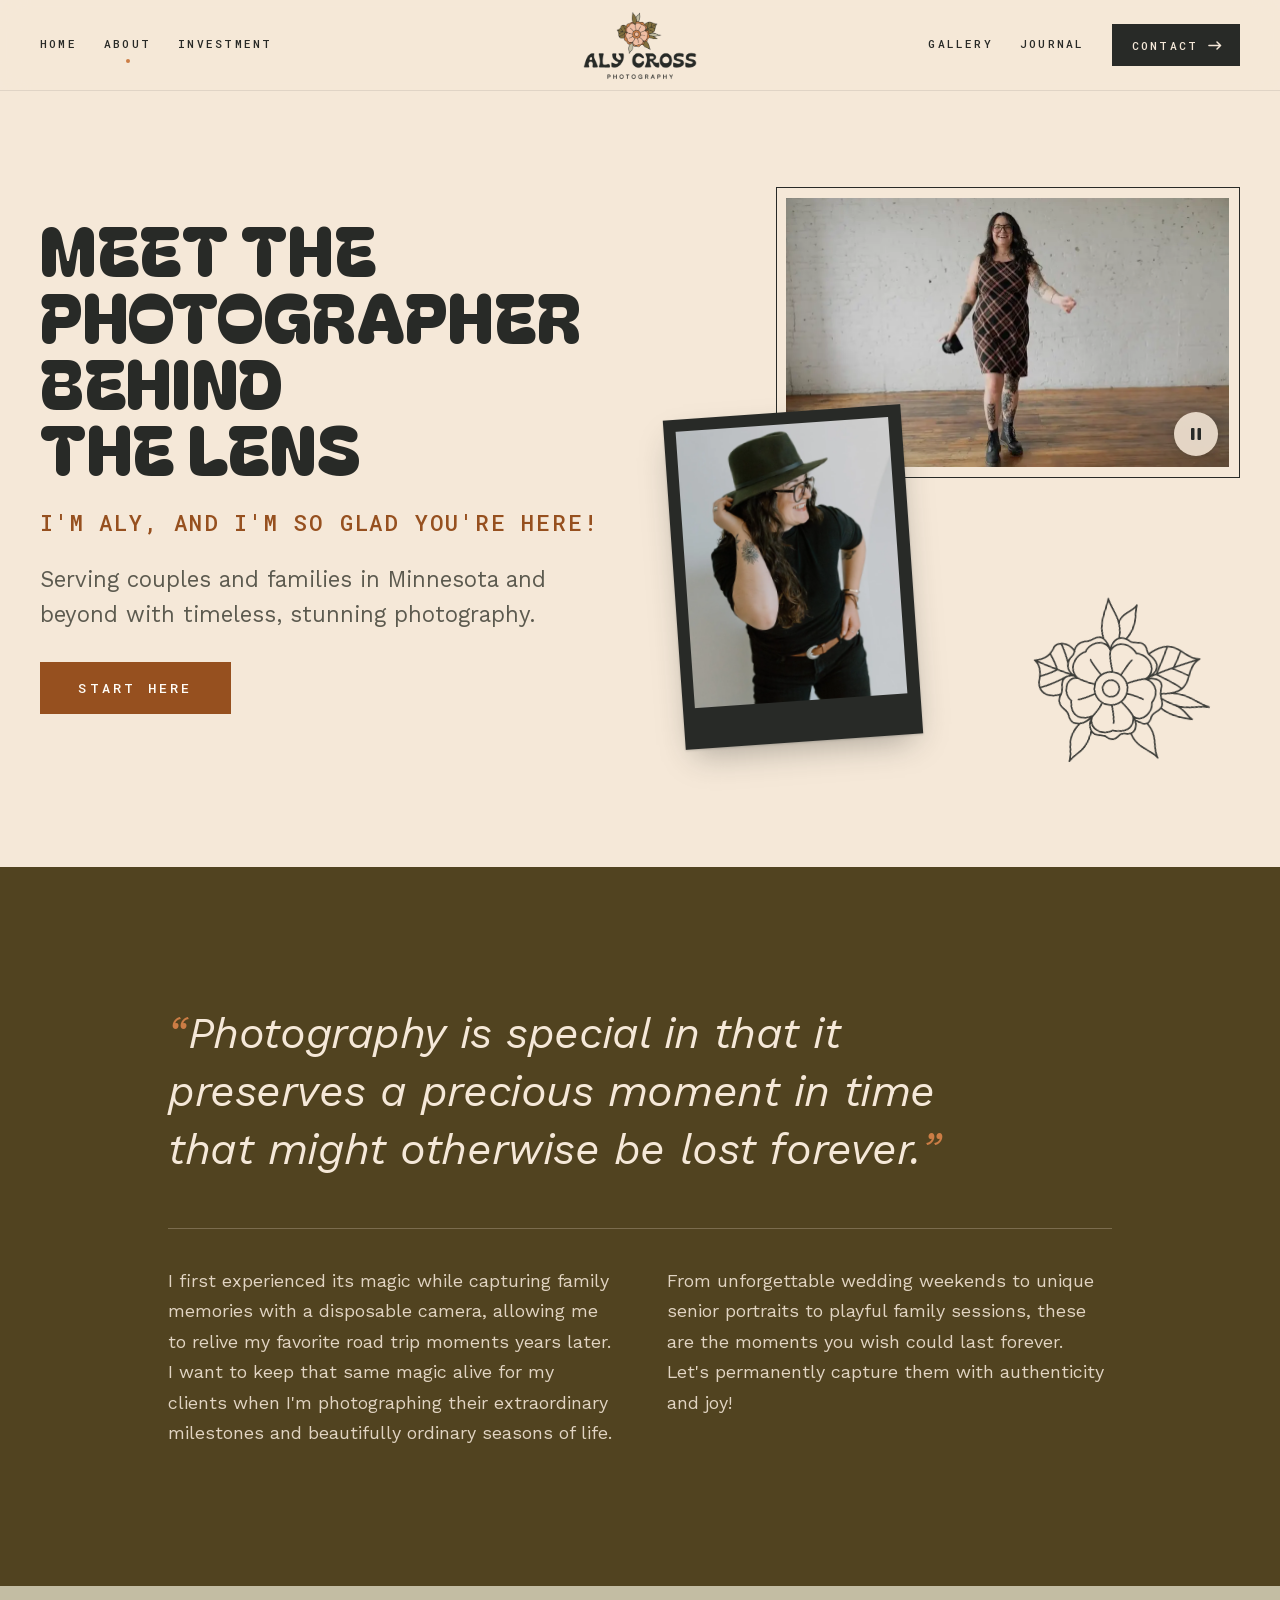
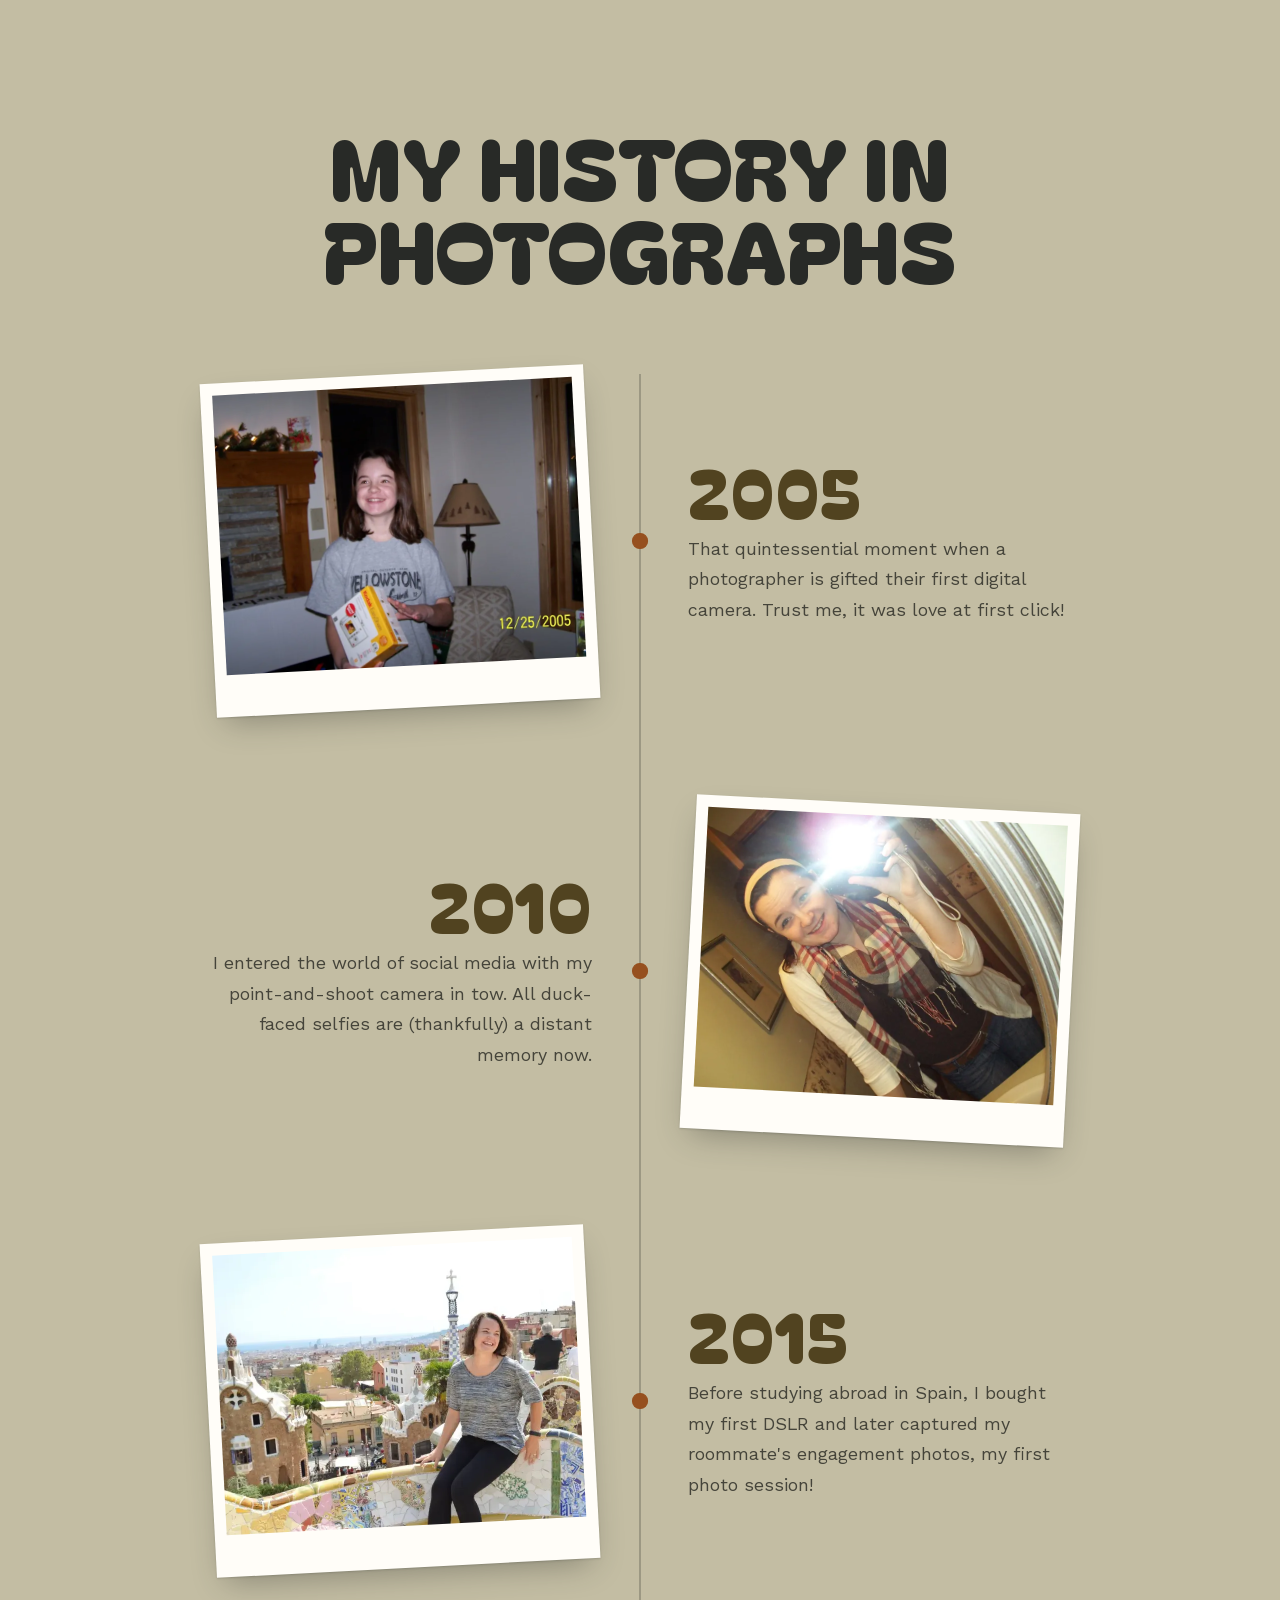
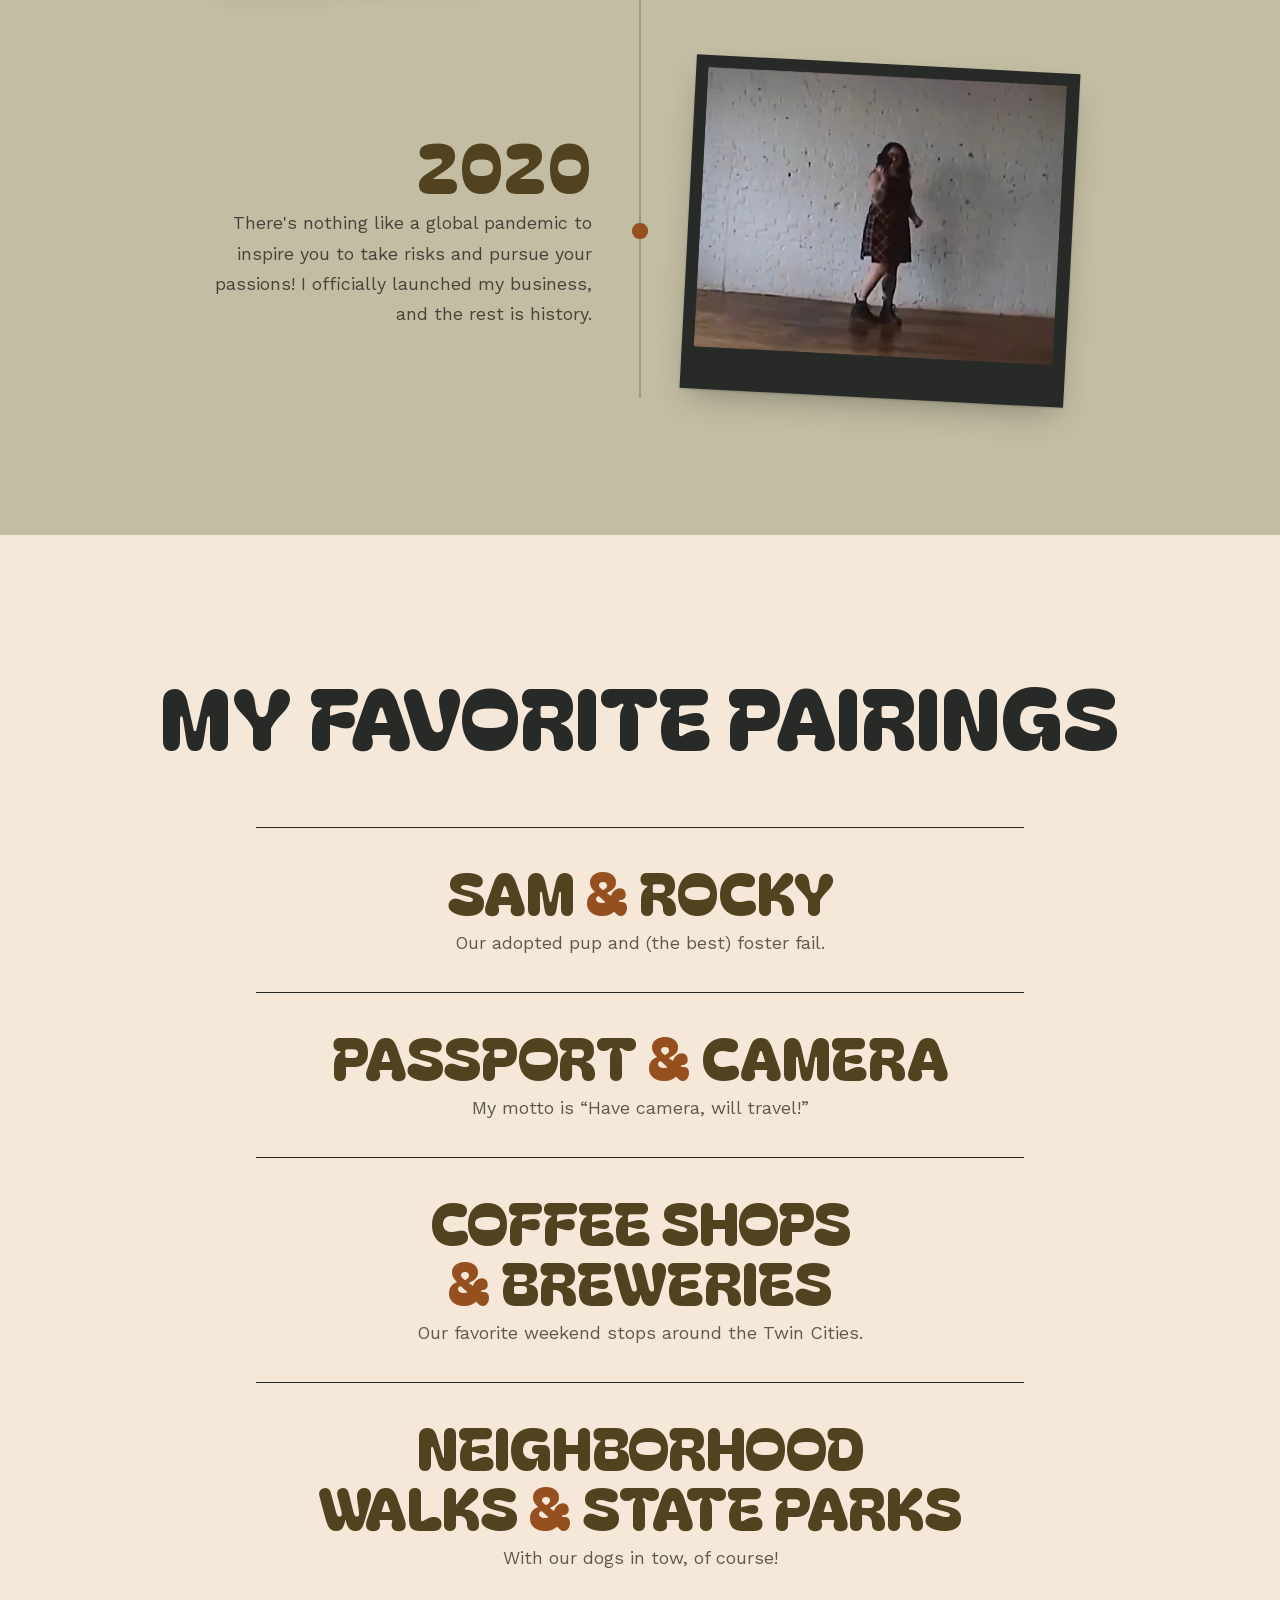
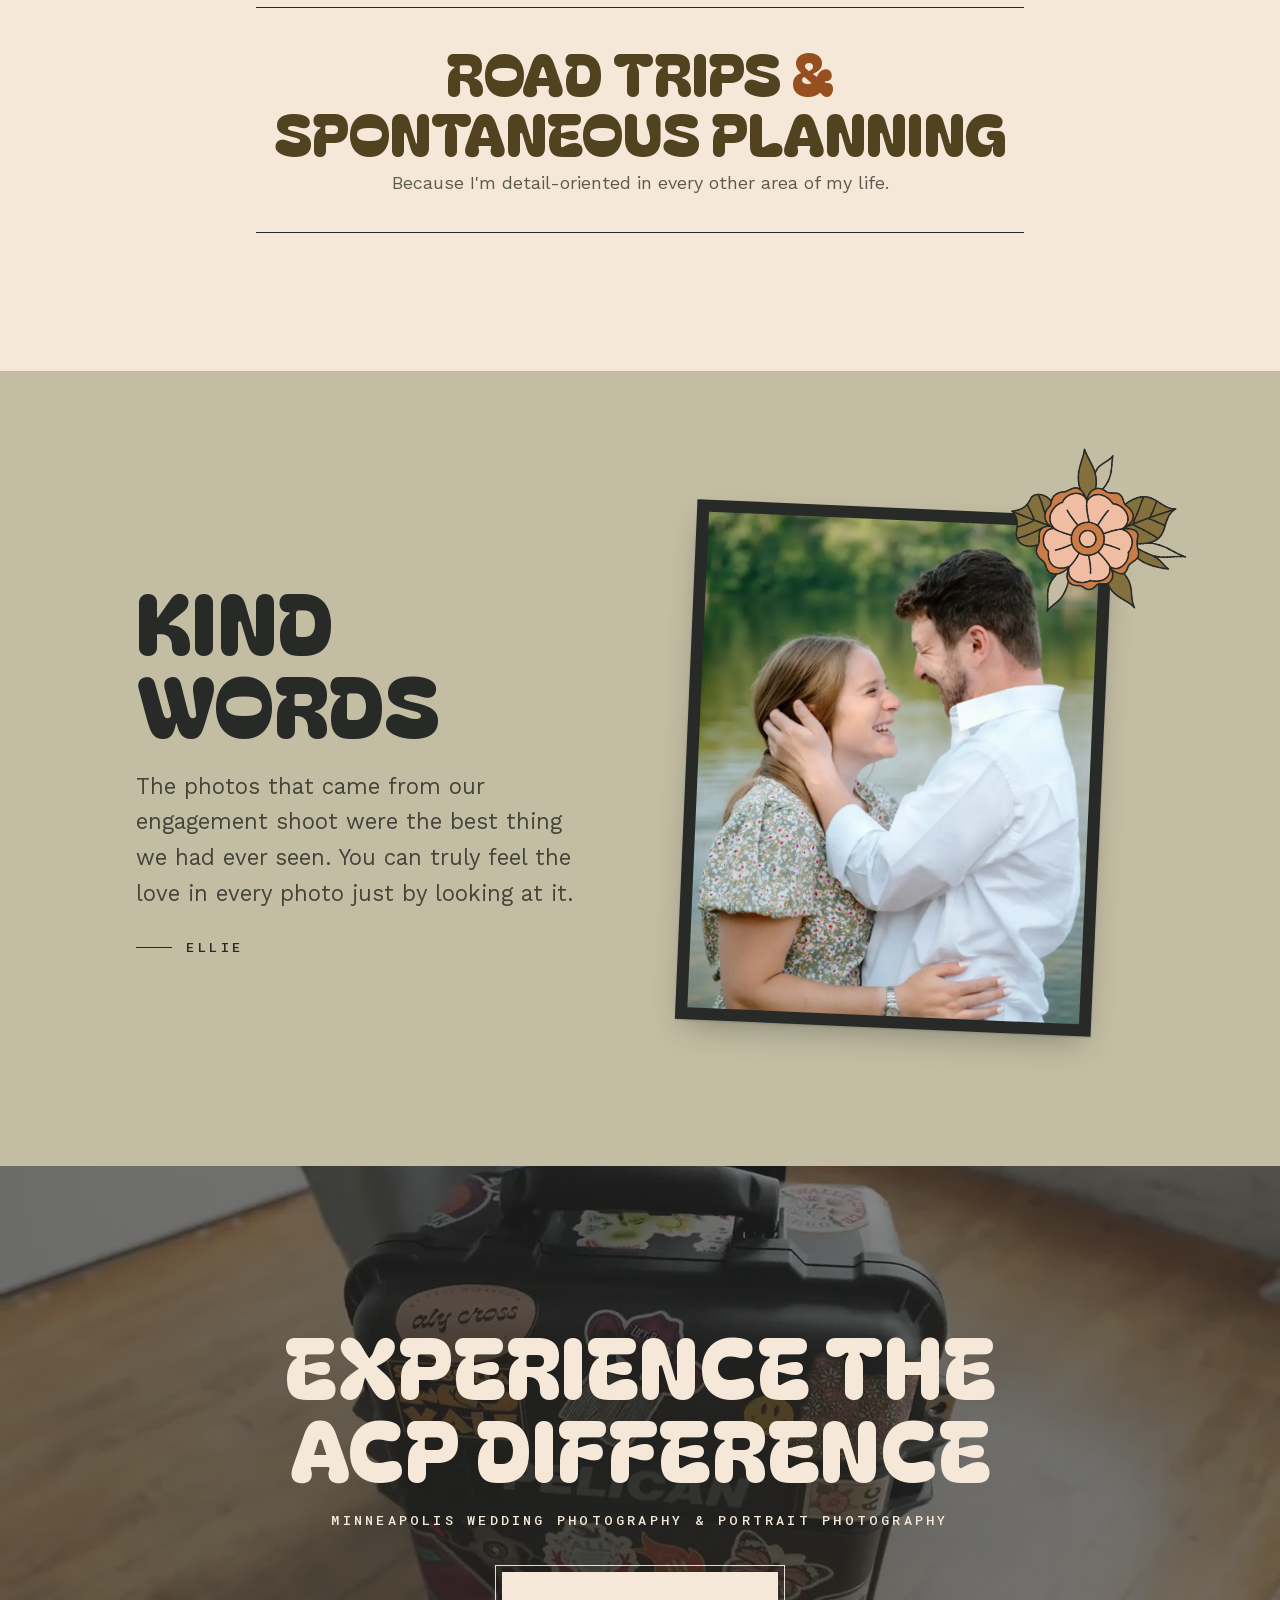
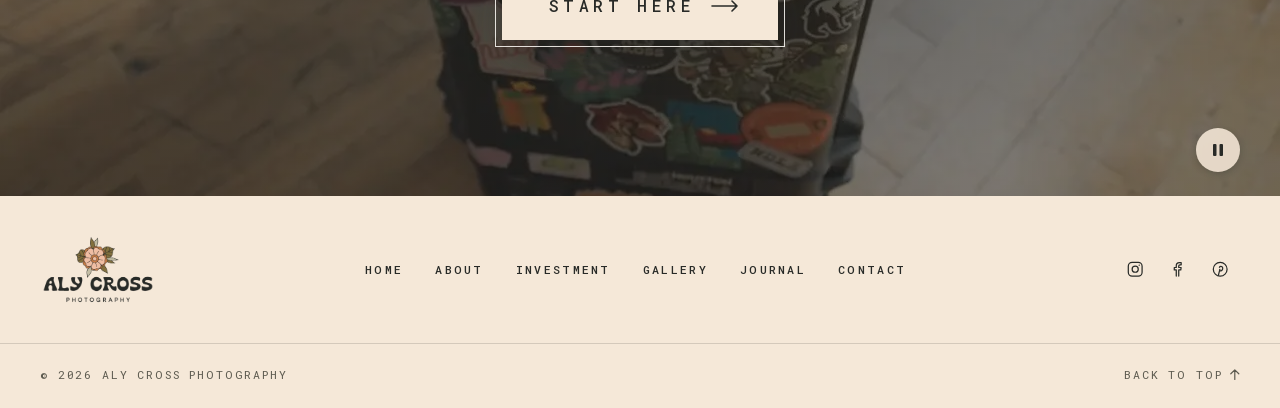
==== commit d4352d31: "Add a developer credit message to the browser console" ====
--- a/about.html
+++ b/about.html
@@ -250,6 +250,6 @@
     </div>
   </footer>
 
-  <script src="js/main.js?v=11"></script>
+  <script src="js/main.js?v=12"></script>
 </body>
 </html>
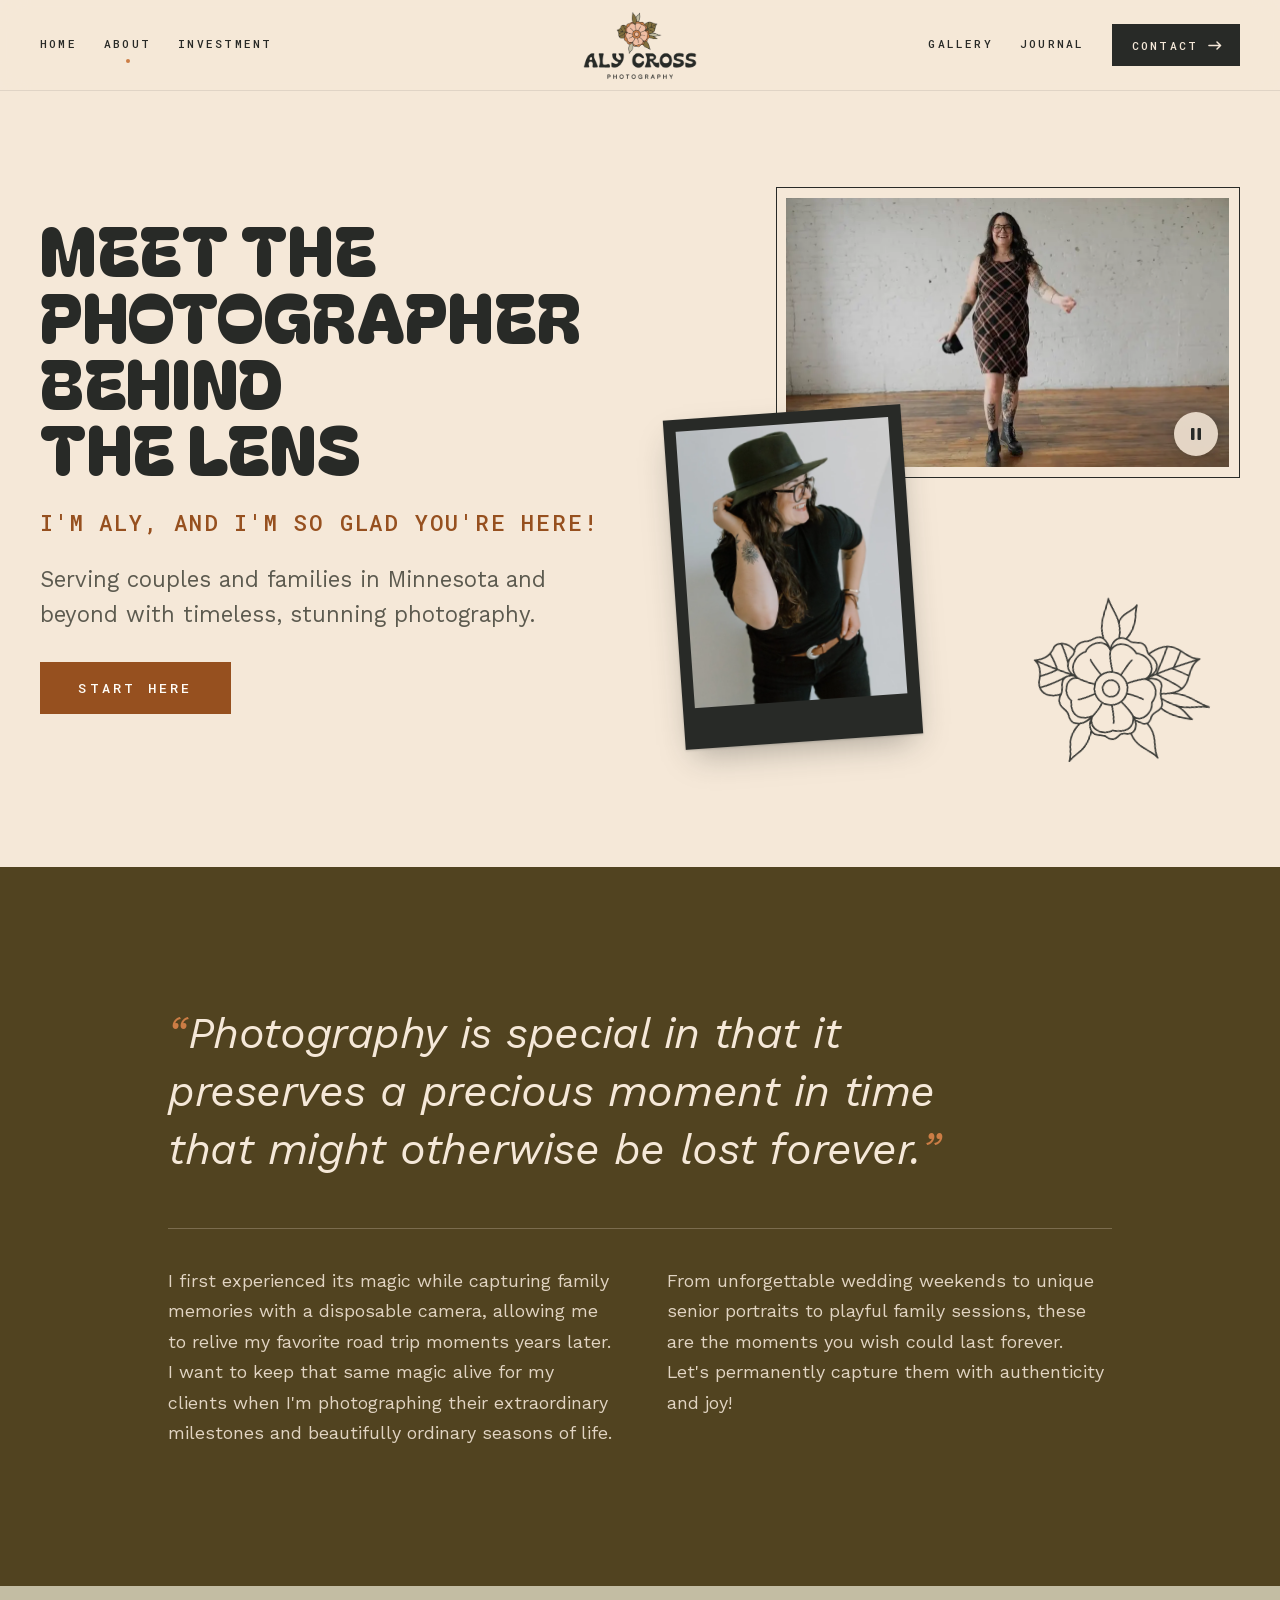
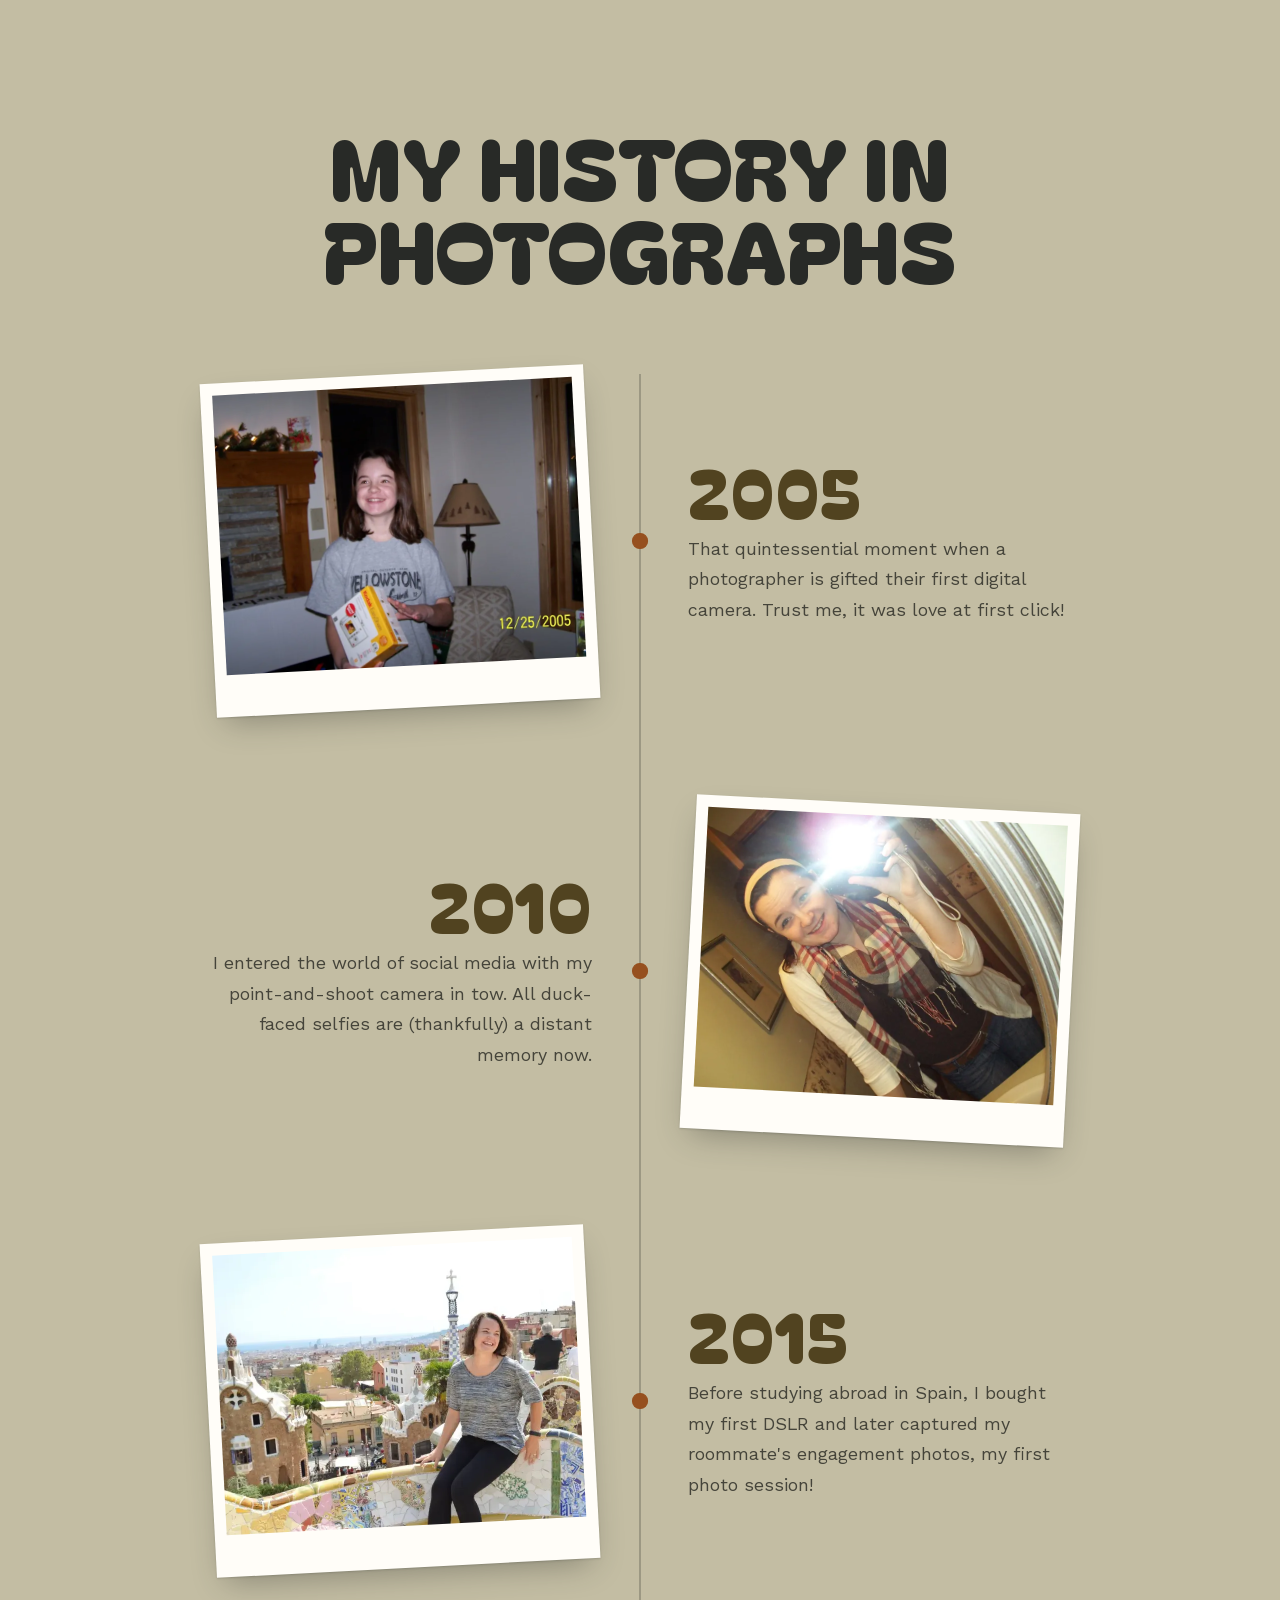
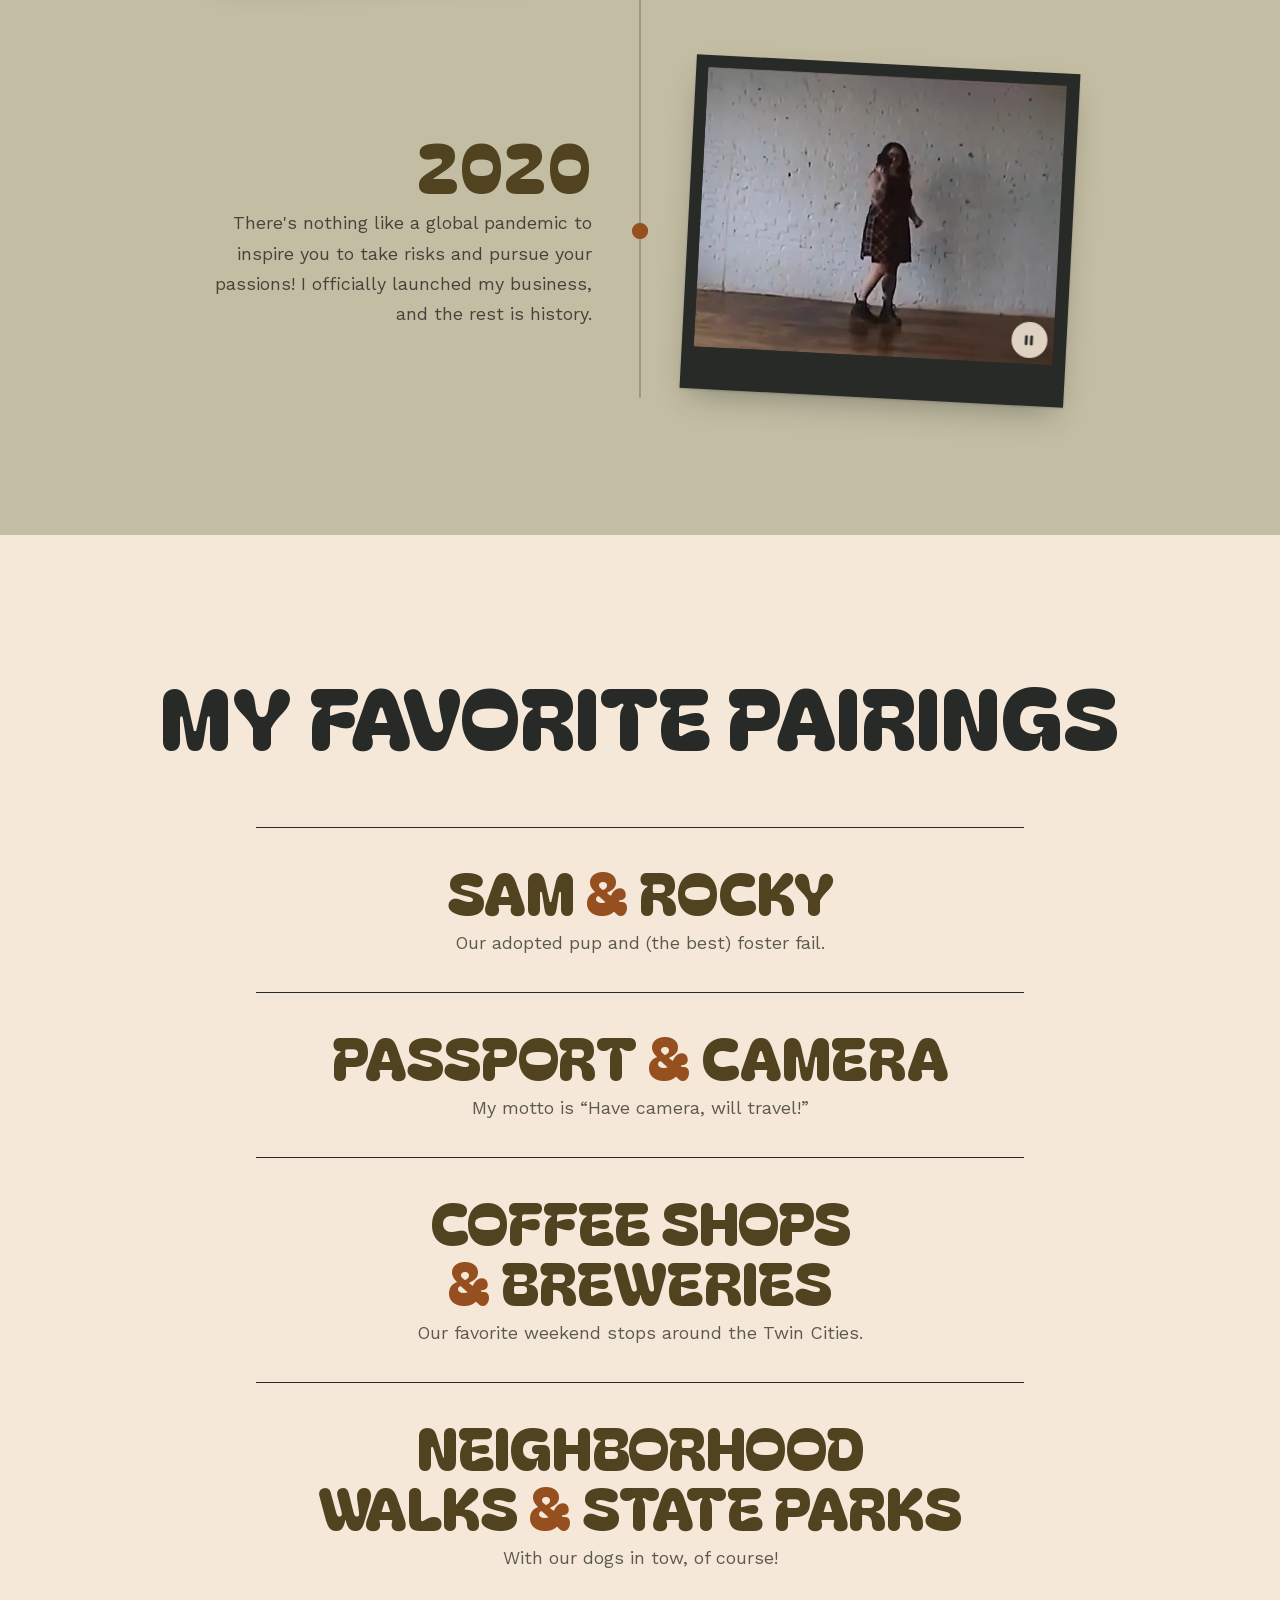
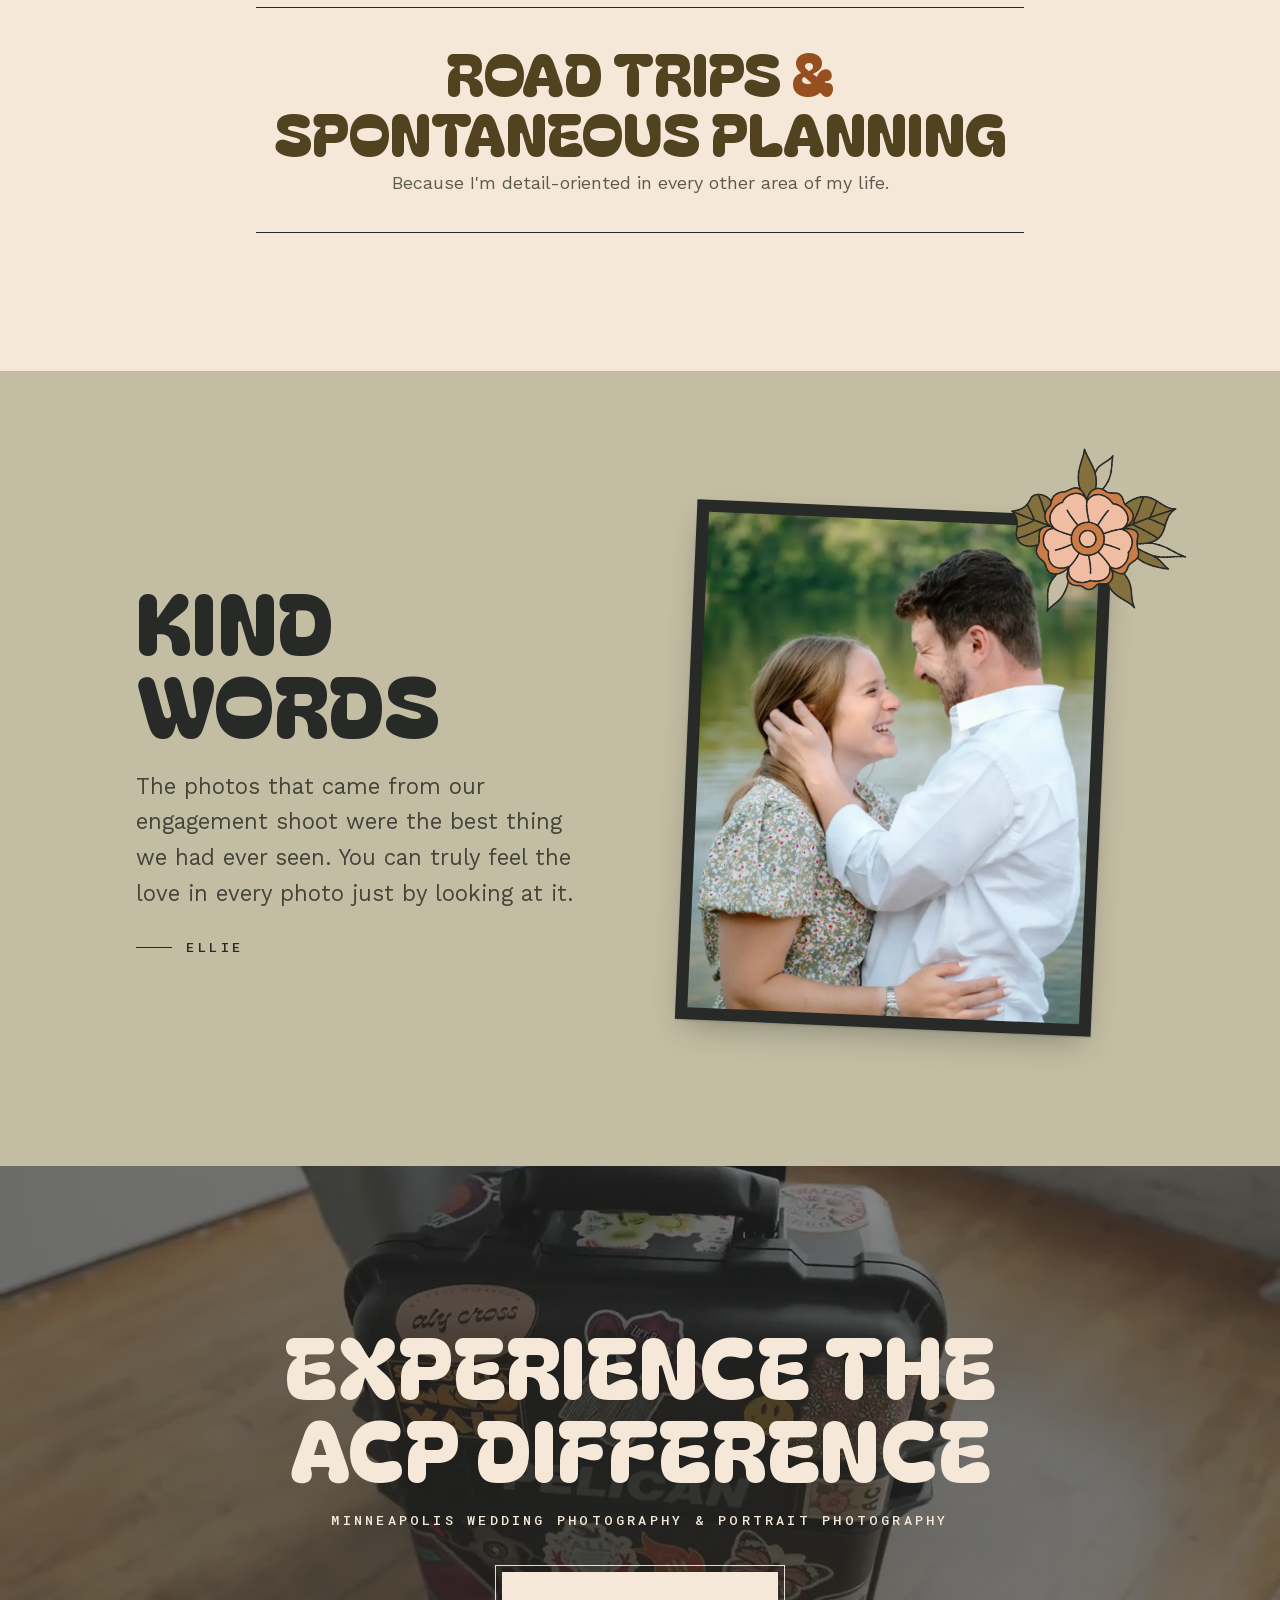
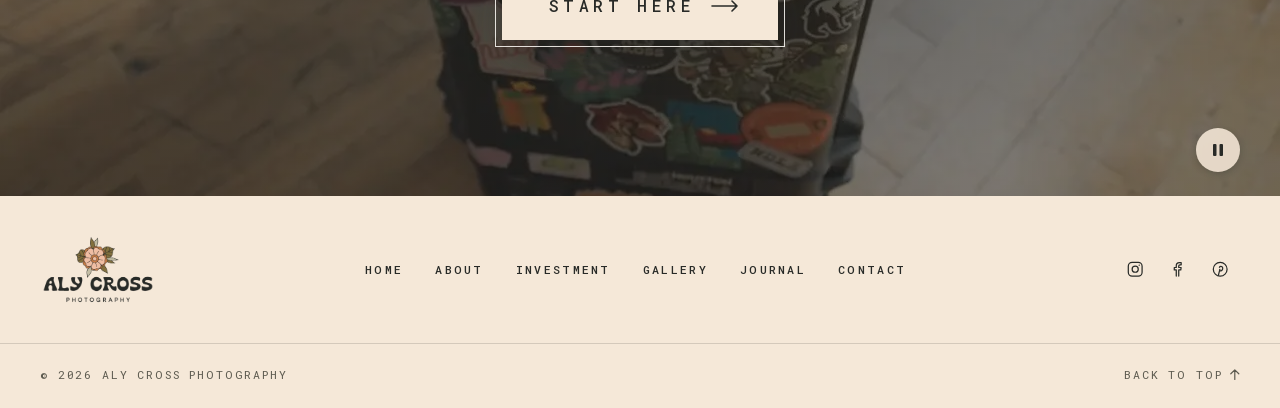
==== commit 37796e1d: "Hide the site from search engines until launch" ====
--- a/about.html
+++ b/about.html
@@ -3,6 +3,8 @@
 <head>
   <meta charset="UTF-8">
   <meta name="viewport" content="width=device-width, initial-scale=1.0">
+  <!-- Pre-launch: keep out of search results. Remove this line at launch. -->
+  <meta name="robots" content="noindex, nofollow">
   <title>About Aly | Aly Cross Photography</title>
   <meta name="description" content="Meet Aly Cross, a Minnesota wedding and portrait photographer serving couples and families in Minnesota and beyond with timeless, joyful photography.">
   <meta name="theme-color" content="#f5e8d8">
